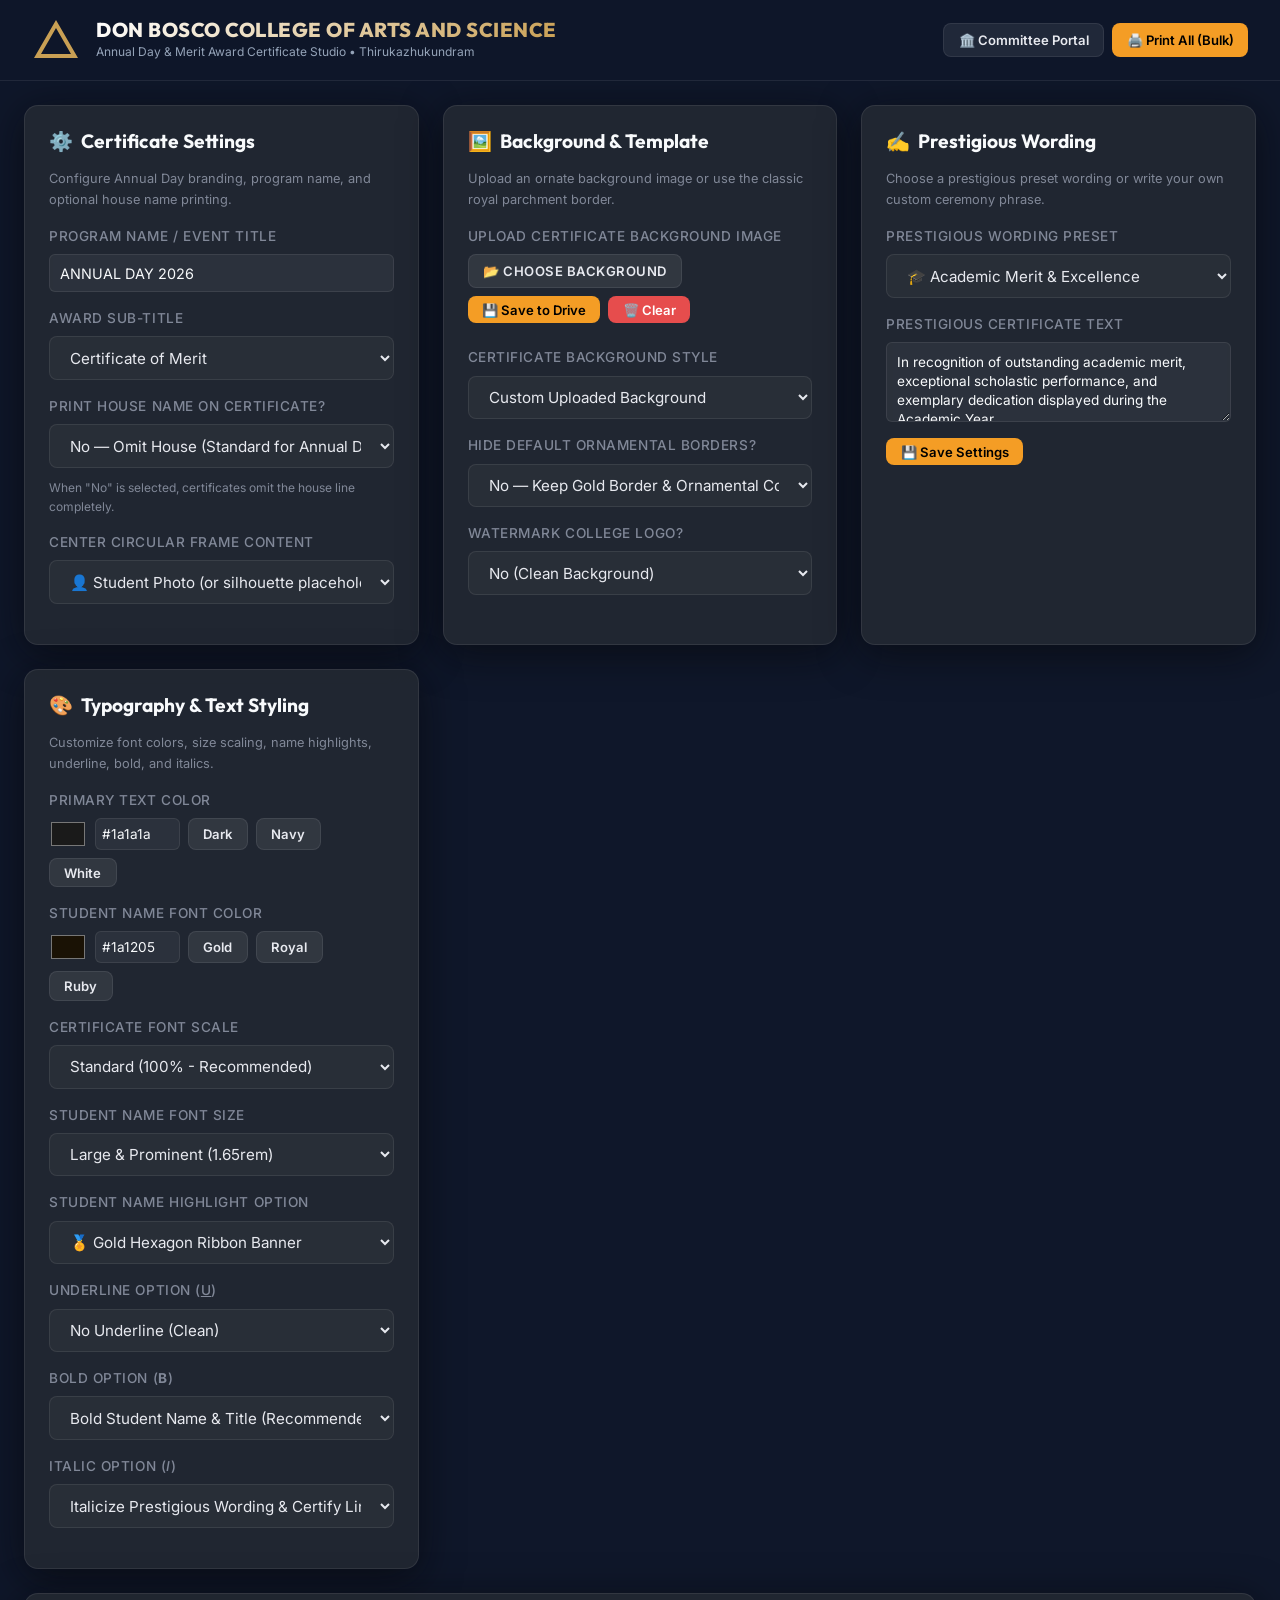
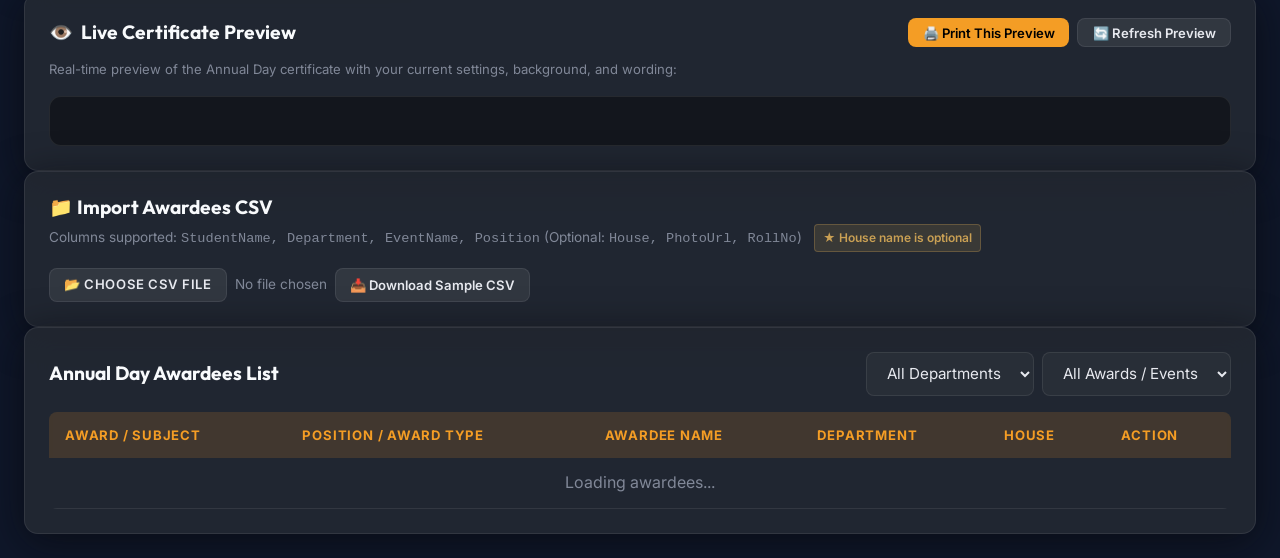
==== annual_day_certificates.html @ 1d794042 "Enhance typography and styling options for certificates Added typography and text styling options fo" ====
<!DOCTYPE html>
<html lang="en">
<head>
  <meta charset="UTF-8">
  <meta name="viewport" content="width=device-width, initial-scale=1.0">
  <title>Annual Day Certificate Studio | Don Bosco College</title>
  
  <!-- Fonts -->
  <link rel="preconnect" href="https://fonts.googleapis.com">
  <link rel="preconnect" href="https://fonts.gstatic.com" crossorigin>
  <link href="https://fonts.googleapis.com/css2?family=Cinzel:wght@600;700;800;900&family=Great+Vibes&family=Inter:wght@300;400;500;600;700;800&family=Playfair+Display:ital,wght@0,600;0,700;0,800;1,600&display=swap" rel="stylesheet">
  
  <!-- Main Styles -->
  <link rel="stylesheet" href="styles.css">
  
  <style>
    body {
      background: #0f172a;
      color: #f8fafc;
      font-family: 'Inter', sans-serif;
      margin: 0;
      padding: 0;
      min-height: 100vh;
    }
    .app-header {
      background: rgba(15, 23, 42, 0.95);
      border-bottom: 1px solid var(--glass-border);
      padding: 1rem 2rem;
      display: flex;
      justify-content: space-between;
      align-items: center;
      position: sticky;
      top: 0;
      z-index: 100;
      backdrop-filter: blur(10px);
    }
    .app-brand {
      display: flex;
      align-items: center;
      gap: 1rem;
    }
    .app-brand img {
      height: 48px;
      object-fit: contain;
    }
    .app-title h1 {
      font-size: 1.25rem;
      font-weight: 800;
      letter-spacing: 0.5px;
      margin: 0;
      background: linear-gradient(135deg, #fff 0%, #c9a054 100%);
      -webkit-background-clip: text;
      -webkit-text-fill-color: transparent;
    }
    .app-title p {
      margin: 0;
      font-size: 0.75rem;
      color: #94a3b8;
    }
    .container {
      max-width: 1280px;
      margin: 0 auto;
      padding: 1.5rem;
    }
    .toolbar-grid {
      display: grid;
      grid-template-columns: repeat(auto-fit, minmax(320px, 1fr));
      gap: 1.5rem;
      margin-bottom: 1.5rem;
    }
    .btn-group {
      display: flex;
      gap: 0.5rem;
      flex-wrap: wrap;
    }
    .badge-soft {
      display: inline-block;
      padding: 0.2rem 0.5rem;
      border-radius: 4px;
      font-size: 0.75rem;
      font-weight: 600;
      background: rgba(201, 160, 84, 0.15);
      color: #c9a054;
      border: 1px solid rgba(201, 160, 84, 0.3);
    }
    @media print {
      .no-print, .app-header {
        display: none !important;
      }
    }
  </style>
</head>
<body>

  <!-- Top App Header -->
  <header class="app-header no-print">
    <div class="app-brand">
      <img id="header-logo" src="icon.svg" alt="College Logo" onerror="this.src='data:image/svg+xml,%3Csvg xmlns=\'http://www.w3.org/2000/svg\' viewBox=\'0 0 24 24\' fill=\'%23c9a054\'%3E%3Cpath d=\'M12 2L1 21h22L12 2zm0 4l7.5 13h-15L12 6z\'/%3E%3C/svg%3E'">
      <div class="app-title">
        <h1 id="header-college-title">DON BOSCO COLLEGE OF ARTS AND SCIENCE</h1>
        <p>Annual Day &amp; Merit Award Certificate Studio &bull; Thirukazhukundram</p>
      </div>
    </div>
    <div class="btn-group">
      <a href="committee.html" class="btn btn-secondary btn-sm">🏛️ Committee Portal</a>
      <button class="btn btn-primary btn-sm" onclick="printAllAnnualCertificates()">🖨️ Print All (Bulk)</button>
    </div>
  </header>

  <div class="container no-print">
    <!-- Toolbar Cards -->
    <div class="toolbar-grid">
      <!-- Card 1: Certificate Layout & House Options -->
      <div class="card">
        <h3 class="mb-2" style="display:flex;align-items:center;gap:0.5rem;">
          <span>⚙️</span> Certificate Settings
        </h3>
        <p class="text-muted mb-2" style="font-size:0.8rem">
          Configure Annual Day branding, program name, and optional house name printing.
        </p>

        <div class="form-group">
          <label>Program Name / Event Title</label>
          <input type="text" id="annual-cert-program-name" value="ANNUAL DAY 2026" style="width:100%; padding:0.6rem; border-radius:6px; background:rgba(255,255,255,0.05); border:1px solid var(--glass-border); color:inherit; font-size:0.9rem;" oninput="refreshAnnualCertPreview()">
        </div>

        <div class="form-group">
          <label>Award Sub-Title</label>
          <select id="annual-cert-award-title" onchange="refreshAnnualCertPreview()">
            <option value="Certificate of Merit">Certificate of Merit</option>
            <option value="Certificate of Academic Excellence">Certificate of Academic Excellence</option>
            <option value="Certificate of Appreciation">Certificate of Appreciation</option>
            <option value="Certificate of Achievement">Certificate of Achievement</option>
            <option value="Special Endowment Award">Special Endowment Award</option>
          </select>
        </div>

        <div class="form-group">
          <label>Print House Name on Certificate?</label>
          <select id="annual-cert-print-house" onchange="refreshAnnualCertPreview()">
            <option value="No">No — Omit House (Standard for Annual Day)</option>
            <option value="Yes">Yes — Include House Name</option>
          </select>
          <small class="text-muted" style="display:block;margin-top:0.2rem;font-size:0.75rem;">
            When "No" is selected, certificates omit the house line completely.
          </small>
        </div>

        <div class="form-group">
          <label>Center Circular Frame Content</label>
          <select id="annual-cert-center-display" onchange="refreshAnnualCertPreview()">
            <option value="photo">👤 Student Photo (or silhouette placeholder)</option>
            <option value="crest">🏅 Golden Annual Day Medallion / Crest</option>
            <option value="logo">🏠 House Logo / Dynamic Shield</option>
            <option value="none">🚫 Clean (No Center Frame)</option>
          </select>
        </div>
      </div>

      <!-- Card 2: Custom Background & Frame Options -->
      <div class="card">
        <h3 class="mb-2" style="display:flex;align-items:center;gap:0.5rem;">
          <span>🖼️</span> Background &amp; Template
        </h3>
        <p class="text-muted mb-2" style="font-size:0.8rem">
          Upload an ornate background image or use the classic royal parchment border.
        </p>

        <div class="form-group">
          <label>Upload Certificate Background Image</label>
          <div class="btn-group mb-1">
            <input type="file" id="annual-cert-bg-file" accept="image/*" style="display:none" onchange="handleAnnualBgSelect(this)">
            <label for="annual-cert-bg-file" class="btn btn-secondary btn-sm" style="margin:0;cursor:pointer;">📂 Choose Background</label>
            <button type="button" class="btn btn-primary btn-sm" id="btn-upload-annual-bg" onclick="uploadAnnualBgToDrive()">💾 Save to Drive</button>
            <button type="button" class="btn btn-danger btn-sm" onclick="removeAnnualBg()">🗑️ Clear</button>
          </div>
          <div id="annual-bg-preview-container" style="display:none;margin-top:0.5rem;">
            <div style="font-size:0.75rem;color:#aaa;margin-bottom:0.2rem;">Loaded Background Preview:</div>
            <img id="annual-bg-preview-img" src="" alt="Background Preview" style="height:70px;border-radius:6px;border:1px solid var(--glass-border);object-fit:contain;background:#fff;padding:2px;">
          </div>
        </div>

        <div class="form-group">
          <label>Certificate Background Style</label>
          <select id="annual-cert-bg-style" onchange="refreshAnnualCertPreview()">
            <option value="custom">Custom Uploaded Background</option>
            <option value="default">Classic Gold Parchment Frame (Default)</option>
          </select>
        </div>

        <div class="form-group">
          <label>Hide Default Ornamental Borders?</label>
          <select id="annual-cert-hide-borders" onchange="refreshAnnualCertPreview()">
            <option value="No">No — Keep Gold Border &amp; Ornamental Corners</option>
            <option value="Yes">Yes — Hide Default Borders (for full template images)</option>
          </select>
        </div>

        <div class="form-group">
          <label>Watermark College Logo?</label>
          <select id="annual-cert-watermark" onchange="refreshAnnualCertPreview()">
            <option value="No">No (Clean Background)</option>
            <option value="Yes">Yes (Subtle College Logo Watermark)</option>
          </select>
        </div>
      </div>

      <!-- Card 3: Prestigious Wording & Presets -->
      <div class="card">
        <h3 class="mb-2" style="display:flex;align-items:center;gap:0.5rem;">
          <span>✍️</span> Prestigious Wording
        </h3>
        <p class="text-muted mb-2" style="font-size:0.8rem">
          Choose a prestigious preset wording or write your own custom ceremony phrase.
        </p>

        <div class="form-group">
          <label>Prestigious Wording Preset</label>
          <select id="annual-wording-preset" onchange="applyAnnualWordingPreset(this.value)">
            <option value="academic">🎓 Academic Merit &amp; Excellence</option>
            <option value="leadership">🌟 Leadership &amp; Student of the Year</option>
            <option value="cultural">🎨 Cultural &amp; Co-Curricular Talent</option>
            <option value="sports">🏃 Sports &amp; Games Achievement</option>
            <option value="custom">✍️ Custom Annual Day Wording</option>
          </select>
        </div>

        <div class="form-group">
          <label>Prestigious Certificate Text</label>
          <textarea id="annual-cert-prestigious-wording" rows="3" style="width:100%;padding:0.6rem;border-radius:6px;background:rgba(255,255,255,0.05);border:1px solid var(--glass-border);color:inherit;font-size:0.85rem;resize:vertical;line-height:1.4;" oninput="refreshAnnualCertPreview()">In recognition of outstanding academic merit, exceptional scholastic performance, and exemplary dedication displayed during the Academic Year.</textarea>
        </div>

        <div class="btn-group justify-end mt-2">
          <button class="btn btn-primary btn-sm" id="btn-save-annual-cert-settings" onclick="saveAnnualDaySettings()">💾 Save Settings</button>
        </div>
      </div>

      <!-- Card 4: Typography, Colors & Text Styling -->
      <div class="card">
        <h3 class="mb-2" style="display:flex;align-items:center;gap:0.5rem;">
          <span>🎨</span> Typography &amp; Text Styling
        </h3>
        <p class="text-muted mb-2" style="font-size:0.8rem">
          Customize font colors, size scaling, name highlights, underline, bold, and italics.
        </p>

        <div class="form-group">
          <label>Primary Text Color</label>
          <div class="btn-group align-items-center">
            <input type="color" id="annual-cert-text-color" value="#1a1a1a" style="width:38px; height:32px; padding:0; border:none; border-radius:6px; cursor:pointer; background:none;" oninput="syncColorHex('annual-cert-text-color', this.value); refreshAnnualCertPreview()">
            <input type="text" id="annual-cert-text-color-hex" value="#1a1a1a" style="width:85px; padding:0.35rem; border-radius:6px; background:rgba(255,255,255,0.05); border:1px solid var(--glass-border); color:inherit; font-size:0.85rem;" oninput="syncColorPicker('annual-cert-text-color', this.value); refreshAnnualCertPreview()">
            <button type="button" class="btn btn-secondary btn-sm" onclick="setPresetColor('annual-cert-text-color', '#1a1a1a')">Dark</button>
            <button type="button" class="btn btn-secondary btn-sm" onclick="setPresetColor('annual-cert-text-color', '#0f2b5c')">Navy</button>
            <button type="button" class="btn btn-secondary btn-sm" onclick="setPresetColor('annual-cert-text-color', '#ffffff')">White</button>
          </div>
        </div>

        <div class="form-group">
          <label>Student Name Font Color</label>
          <div class="btn-group align-items-center">
            <input type="color" id="annual-cert-name-color" value="#1a1205" style="width:38px; height:32px; padding:0; border:none; border-radius:6px; cursor:pointer; background:none;" oninput="syncColorHex('annual-cert-name-color', this.value); refreshAnnualCertPreview()">
            <input type="text" id="annual-cert-name-color-hex" value="#1a1205" style="width:85px; padding:0.35rem; border-radius:6px; background:rgba(255,255,255,0.05); border:1px solid var(--glass-border); color:inherit; font-size:0.85rem;" oninput="syncColorPicker('annual-cert-name-color', this.value); refreshAnnualCertPreview()">
            <button type="button" class="btn btn-secondary btn-sm" onclick="setPresetColor('annual-cert-name-color', '#8c6b2d')">Gold</button>
            <button type="button" class="btn btn-secondary btn-sm" onclick="setPresetColor('annual-cert-name-color', '#1e3a8a')">Royal</button>
            <button type="button" class="btn btn-secondary btn-sm" onclick="setPresetColor('annual-cert-name-color', '#b91c1c')">Ruby</button>
          </div>
        </div>

        <div class="form-group">
          <label>Certificate Font Scale</label>
          <select id="annual-cert-font-scale" onchange="refreshAnnualCertPreview()">
            <option value="normal">Standard (100% - Recommended)</option>
            <option value="compact">Compact (90% - Longer Ceremony Text)</option>
            <option value="large">Large (110% - High Readability)</option>
            <option value="xlarge">Extra Large (120% - Grand Presentation)</option>
          </select>
        </div>

        <div class="form-group">
          <label>Student Name Font Size</label>
          <select id="annual-cert-name-size" onchange="refreshAnnualCertPreview()">
            <option value="large" selected>Large &amp; Prominent (1.65rem)</option>
            <option value="xlarge">Majestic &amp; Grand (2.05rem)</option>
            <option value="normal">Standard (1.35rem)</option>
            <option value="compact">Compact (1.15rem)</option>
          </select>
        </div>

        <div class="form-group">
          <label>Student Name Highlight Option</label>
          <select id="annual-cert-highlight" onchange="refreshAnnualCertPreview()">
            <option value="hexagon">🏅 Gold Hexagon Ribbon Banner</option>
            <option value="box">📦 Soft Golden Accent Badge / Box</option>
            <option value="ribbon">🎗️ Gradient Flourish Ribbon</option>
            <option value="double-line">✨ Double Gold Line Flourish</option>
            <option value="glow">🌟 Glowing Gold Ambient Aura</option>
            <option value="clean">🚫 Clean Text (No Background Box)</option>
          </select>
        </div>

        <div class="form-group">
          <label>Underline Option (<u>U</u>)</label>
          <select id="annual-cert-underline" onchange="refreshAnnualCertPreview()">
            <option value="none">No Underline (Clean)</option>
            <option value="name">Underline Student Name</option>
            <option value="title">Underline Event / Program Title</option>
            <option value="both">Underline Both Student Name &amp; Title</option>
          </select>
        </div>

        <div class="form-group">
          <label>Bold Option (<b>B</b>)</label>
          <select id="annual-cert-bold" onchange="refreshAnnualCertPreview()">
            <option value="name_title">Bold Student Name &amp; Title (Recommended)</option>
            <option value="all">Bold Entire Certificate Content</option>
            <option value="normal">Standard Regular Weight</option>
          </select>
        </div>

        <div class="form-group">
          <label>Italic Option (<i>I</i>)</label>
          <select id="annual-cert-italic" onchange="refreshAnnualCertPreview()">
            <option value="wording">Italicize Prestigious Wording &amp; Certify Line</option>
            <option value="all">Italicize Body Text &amp; Achievement</option>
            <option value="none">Straight Non-Italic Roman Text</option>
          </select>
        </div>
      </div>
    </div>

    <!-- Live Certificate Preview Card -->
    <div class="card mb-3">
      <div style="display:flex;justify-content:space-between;align-items:center;flex-wrap:wrap;gap:0.5rem;margin-bottom:0.75rem;">
        <h3 style="margin:0;display:flex;align-items:center;gap:0.5rem;">
          <span>👁️</span> Live Certificate Preview
        </h3>
        <div class="btn-group">
          <button class="btn btn-primary btn-sm" onclick="printSampleAnnualCert()">🖨️ Print This Preview</button>
          <button class="btn btn-secondary btn-sm" onclick="updateAnnualLivePreview()">🔄 Refresh Preview</button>
        </div>
      </div>
      <p class="text-muted mb-2" style="font-size:0.82rem;">
        Real-time preview of the Annual Day certificate with your current settings, background, and wording:
      </p>
      <div id="annual-live-preview-box" style="display:flex;justify-content:center;padding:1.5rem 0.5rem;background:rgba(0,0,0,0.4);border-radius:12px;border:1px solid var(--glass-border);overflow-x:auto;">
        <div id="annual-live-preview-content" style="width:100%;max-width:620px;"></div>
      </div>
    </div>

    <!-- Awardees CSV Uploader Card -->
    <div class="card mb-3">
      <div style="display:flex;justify-content:space-between;align-items:center;flex-wrap:wrap;gap:1rem;">
        <div>
          <h3 style="margin:0 0 0.3rem 0;">📁 Import Awardees CSV</h3>
          <p class="text-muted" style="margin:0;font-size:0.85rem;">
            Columns supported: <code>StudentName, Department, EventName, Position</code> (Optional: <code>House, PhotoUrl, RollNo</code>)
            <span class="badge-soft" style="margin-left:8px;">★ House name is optional</span>
          </p>
        </div>
        <div class="btn-group">
          <input type="file" id="annual-cert-csv-file" accept=".csv" style="display:none" onchange="handleAnnualCertCSVSelect(this)">
          <label for="annual-cert-csv-file" class="btn btn-secondary btn-sm" style="margin:0;cursor:pointer;">📂 Choose CSV File</label>
          <span id="annual-cert-csv-status" class="text-muted" style="font-size:0.85rem;align-self:center;">No file chosen</span>
          <button class="btn btn-primary btn-sm hidden" id="annual-cert-csv-load-btn" onclick="loadAnnualCertCSV()">Load CSV Awardees</button>
          <button class="btn btn-secondary btn-sm" onclick="downloadSampleAnnualCSV()">📥 Download Sample CSV</button>
        </div>
      </div>
    </div>

    <!-- Awardees List Table Card -->
    <div class="card mb-4">
      <div style="display:flex;justify-content:space-between;align-items:center;margin-bottom:1rem;flex-wrap:wrap;gap:1rem;">
        <h3 style="margin:0;">Annual Day Awardees List <span id="annual-cert-list-mode-badge" class="badge badge-gold hidden" style="vertical-align:middle;">CSV Mode</span></h3>
        <div class="btn-group">
          <select id="annual-cert-filter-dept" onchange="filterAnnualCertificates()"><option value="">All Departments</option></select>
          <select id="annual-cert-filter-award" onchange="filterAnnualCertificates()"><option value="">All Awards / Events</option></select>
          <button id="annual-cert-reset-btn" class="btn btn-secondary btn-sm hidden" onclick="resetAnnualCertListSource()">Reset List</button>
        </div>
      </div>
      <div class="table-wrap" style="max-height:320px;overflow-y:auto">
        <table>
          <thead>
            <tr>
              <th>Award / Subject</th>
              <th>Position / Award Type</th>
              <th>Awardee Name</th>
              <th>Department</th>
              <th>House</th>
              <th>Action</th>
            </tr>
          </thead>
          <tbody id="annual-cert-list-body">
            <tr><td colspan="6" class="text-muted text-center">Loading awardees...</td></tr>
          </tbody>
        </table>
      </div>
    </div>
  </div>

  <!-- Annual Day Certificate Print Area -->
  <div id="annual-cert-print-area" class="cert-preview-container"></div>

  <div id="toast-container" class="toast-container"></div>

  <script src="api.js"></script>
  <script>
    let annualResultsData = [];
    let _localAnnualBgDataUrl = '';
    let _settings = null;
    let housesData = [];
    let studentsData = [];

    function toast(msg, type='info') {
      const c = document.getElementById('toast-container');
      if (!c) return;
      const t = document.createElement('div');
      t.className = `toast toast-${type}`;
      t.textContent = msg;
      c.appendChild(t);
      setTimeout(() => { t.style.opacity = '0'; setTimeout(() => t.remove(), 300); }, 3000);
    }

    function isHouseMatch(h1, h2) {
      return String(h1 || '').trim().toLowerCase() === String(h2 || '').trim().toLowerCase();
    }

    async function getSettings() {
      if (_settings) return _settings;
      try {
        _settings = await apiGet('getSettings');
      } catch(e) {
        _settings = {};
      }
      return _settings;
    }

    (async function init() {
      try {
        const [hss, stds, s] = await Promise.all([
          apiGet('getHouses').catch(() => []),
          apiGet('getStudents').catch(() => []),
          getSettings()
        ]);
        housesData = hss;
        studentsData = stds;
        
        if (s.CollegeName) {
          document.getElementById('header-college-title').textContent = s.CollegeName;
        }
        if (s.LogoUrl) {
          document.getElementById('header-logo').src = getGoogleDriveThumbUrl(s.LogoUrl);
        }

        // Load Settings
        if (s.AnnualDayTitle) document.getElementById('annual-cert-program-name').value = s.AnnualDayTitle;
        if (s.AnnualDayAwardTitle) document.getElementById('annual-cert-award-title').value = s.AnnualDayAwardTitle;
        if (s.AnnualDayPrintHouse) document.getElementById('annual-cert-print-house').value = s.AnnualDayPrintHouse;
        if (s.AnnualDayBgStyle) document.getElementById('annual-cert-bg-style').value = s.AnnualDayBgStyle;
        if (s.AnnualDayHideBorders) document.getElementById('annual-cert-hide-borders').value = s.AnnualDayHideBorders;
        if (s.AnnualDayCenterDisplay) document.getElementById('annual-cert-center-display').value = s.AnnualDayCenterDisplay;
        if (s.AnnualDayWatermark) document.getElementById('annual-cert-watermark').value = s.AnnualDayWatermark;
        if (s.AnnualDayPrestigiousWording) document.getElementById('annual-cert-prestigious-wording').value = s.AnnualDayPrestigiousWording;

        if (s.AnnualDayBgUrl) {
          _localAnnualBgDataUrl = s.AnnualDayBgUrl;
          const bgPreview = document.getElementById('annual-bg-preview-img');
          const bgCont = document.getElementById('annual-bg-preview-container');
          if (bgPreview && bgCont) {
            bgPreview.src = getGoogleDriveThumbUrl(s.AnnualDayBgUrl);
            bgCont.style.display = 'block';
          }
        }

        // Load Typography & Text Styling Settings
        if (s.AnnualDayTextColor) {
          document.getElementById('annual-cert-text-color').value = s.AnnualDayTextColor;
          const hex = document.getElementById('annual-cert-text-color-hex');
          if (hex) hex.value = s.AnnualDayTextColor;
        }
        if (s.AnnualDayNameColor) {
          document.getElementById('annual-cert-name-color').value = s.AnnualDayNameColor;
          const hex = document.getElementById('annual-cert-name-color-hex');
          if (hex) hex.value = s.AnnualDayNameColor;
        }
        if (s.AnnualDayFontScale) document.getElementById('annual-cert-font-scale').value = s.AnnualDayFontScale;
        if (s.AnnualDayNameSize) document.getElementById('annual-cert-name-size').value = s.AnnualDayNameSize;
        if (s.AnnualDayHighlight) document.getElementById('annual-cert-highlight').value = s.AnnualDayHighlight;
        if (s.AnnualDayUnderline) document.getElementById('annual-cert-underline').value = s.AnnualDayUnderline;
        if (s.AnnualDayBold) document.getElementById('annual-cert-bold').value = s.AnnualDayBold;
        if (s.AnnualDayItalic) document.getElementById('annual-cert-italic').value = s.AnnualDayItalic;
      } catch(err) {
        console.warn('Backend not linked yet, running in standalone mode:', err);
      }

      initAnnualAwardees();
      populateAnnualSelects();
      filterAnnualCertificates();
      await updateAnnualLivePreview();
    })();

    function initAnnualAwardees() {
      if (annualResultsData && annualResultsData.length > 0) return;
      const sampleAwards = [
        'Academic Proficiency Award (1st Rank)',
        'Best Outgoing Student of the Year',
        'Centum in Mathematics & Computing',
        'Merit in Communication & Oratory',
        'Excellence in Cultural Arts',
        'Special Endowment Award for Leadership',
        'Academic Excellence (2nd Rank)',
        'Distinction in Science & Research'
      ];
      if (studentsData && studentsData.length > 0) {
        annualResultsData = studentsData.slice(0, 10).map((std, idx) => ({
          EventName: sampleAwards[idx % sampleAwards.length],
          Position: idx === 0 ? 'First Rank' : (idx === 1 ? 'Winner' : (idx % 2 === 0 ? 'Excellence' : 'Merit Award')),
          StudentName: std.Name,
          Department: std.Department || std.Dept || 'Arts & Science',
          House: std.House || '',
          PhotoUrl: std.PhotoUrl || ''
        }));
      } else {
        annualResultsData = [
          { EventName: 'Academic Proficiency Award', Position: 'First Rank', StudentName: 'Alex Pandian', Department: 'Computer Science', House: 'Nexus', PhotoUrl: '' },
          { EventName: 'Best Outgoing Student', Position: 'Winner', StudentName: 'Priya Dharshini', Department: 'Commerce', House: 'Novas', PhotoUrl: '' },
          { EventName: 'Centum in Advanced Calculus', Position: 'Special Merit', StudentName: 'Kavitha S', Department: 'Mathematics', House: '', PhotoUrl: '' },
          { EventName: 'Oratorical Gold Medal', Position: '1st Place', StudentName: 'Rahul Kumar', Department: 'English Literature', House: 'Dynamos', PhotoUrl: '' },
          { EventName: 'Scientific Innovation Merit', Position: 'Excellence', StudentName: 'Sneha M', Department: 'Physics', House: '', PhotoUrl: '' }
        ];
      }
    }

    function populateAnnualSelects() {
      const deptSelect = document.getElementById('annual-cert-filter-dept');
      const awardSelect = document.getElementById('annual-cert-filter-award');
      if (!deptSelect || !awardSelect) return;
      
      const depts = [...new Set(annualResultsData.map(r => r.Department).filter(Boolean))].sort();
      deptSelect.innerHTML = '<option value="">All Departments</option>' + depts.map(d => `<option value="${d}">${d}</option>`).join('');
      
      const awards = [...new Set(annualResultsData.map(r => r.EventName).filter(Boolean))].sort();
      awardSelect.innerHTML = '<option value="">All Awards / Events</option>' + awards.map(a => `<option value="${a}">${a}</option>`).join('');
    }

    function filterAnnualCertificates() {
      const dept = (document.getElementById('annual-cert-filter-dept')?.value || '').toLowerCase();
      const award = (document.getElementById('annual-cert-filter-award')?.value || '').toLowerCase();
      
      let list = annualResultsData;
      if (dept) list = list.filter(r => (r.Department || '').toLowerCase() === dept);
      if (award) list = list.filter(r => (r.EventName || '').toLowerCase() === award);
      
      renderAnnualCertificatesList(list);
    }

    function renderAnnualCertificatesList(list) {
      const body = document.getElementById('annual-cert-list-body');
      if (!body) return;
      if (!list || !list.length) {
        body.innerHTML = '<tr><td colspan="6" class="text-muted text-center">No awardees match the current filters</td></tr>';
        return;
      }
      body.innerHTML = list.map((r, i) => {
        const winJson = JSON.stringify(r).replace(/"/g, '&quot;');
        return `<tr>
          <td>${r.EventName}</td>
          <td><span class="badge badge-gold">${r.Position}</span></td>
          <td><strong>${r.StudentName}</strong></td>
          <td>${r.Department || '-'}</td>
          <td>${r.House ? `<span class="badge" style="background:rgba(201,160,84,0.15);color:#c9a054">${r.House}</span>` : '<span class="text-muted">-</span>'}</td>
          <td>
            <button class="btn btn-secondary btn-sm" onclick="printSingleAnnualCertificate(${winJson})">🖨️ Print</button>
          </td>
        </tr>`;
      }).join('');
    }

    let annualCsvFile = null;
    function handleAnnualCertCSVSelect(input) {
      if (input.files && input.files[0]) {
        annualCsvFile = input.files[0];
        document.getElementById('annual-cert-csv-status').textContent = annualCsvFile.name;
        document.getElementById('annual-cert-csv-load-btn').classList.remove('hidden');
      }
    }

    async function loadAnnualCertCSV() {
      if (!annualCsvFile) { toast('Please choose a CSV file first', 'error'); return; }
      try {
        toast('Parsing Annual Day CSV file…', 'info');
        const text = await annualCsvFile.text();
        const parsed = parseCSV(text);
        if (!parsed || !parsed.length) throw new Error('CSV is empty or invalid format');

        const mapped = parsed.map(r => {
          const getValue = (keys) => {
            for (const k of keys) {
              const matchKey = Object.keys(r).find(x => x.toLowerCase() === k.toLowerCase());
              if (matchKey && r[matchKey] !== undefined) return String(r[matchKey]).trim();
            }
            return '';
          };

          const studentName = getValue(['StudentName', 'Student Name', 'Winner', 'Name', 'Student', 'Candidate', 'Awardee']);
          const eventName = getValue(['EventName', 'Event Name', 'Award', 'Event', 'Subject', 'Category', 'Prize', 'Title']);
          const position = getValue(['Position', 'Rank', 'Place', 'AwardType']) || 'Merit Award';
          const dept = getValue(['Department', 'Dept', 'Branch', 'Class']);
          const house = getValue(['House', 'HouseName', 'House Name', 'Team']);
          const photoUrl = getValue(['PhotoUrl', 'Photo', 'Photo Url', 'Image']);

          if (!studentName || !eventName) {
            throw new Error('CSV must contain columns for StudentName and EventName / Award Name');
          }

          return {
            StudentName: studentName,
            EventName: eventName,
            Position: position,
            Department: dept,
            House: house,
            PhotoUrl: photoUrl
          };
        });

        annualResultsData = mapped;
        toast(`Successfully loaded ${annualResultsData.length} awardees from CSV!`, 'success');

        document.getElementById('annual-cert-list-mode-badge').classList.remove('hidden');
        document.getElementById('annual-cert-reset-btn').classList.remove('hidden');

        populateAnnualSelects();
        filterAnnualCertificates();
      } catch(e) {
        toast('Error loading CSV: ' + e.message, 'error');
      }
    }

    function downloadSampleAnnualCSV() {
      const csvContent = "StudentName,Department,EventName,Position,House,PhotoUrl\n" +
        "Alex Pandian,Computer Science,Academic Proficiency Award,1st Rank,Nexus,\n" +
        "Priya Dharshini,Commerce,Best Outgoing Student,Winner,Novas,\n" +
        "Kavitha S,Mathematics,Centum in Advanced Calculus,Special Merit,,\n" +
        "Rahul Kumar,English Literature,Oratorical Gold Medal,First Place,Dynamos,\n" +
        "Sneha M,Physics,Scientific Innovation Merit,Excellence Award,,";
      
      const blob = new Blob([csvContent], { type: 'text/csv;charset=utf-8;' });
      const url = URL.createObjectURL(blob);
      const a = document.createElement('a');
      a.href = url;
      a.download = "annual_day_sample_awardees.csv";
      document.body.appendChild(a);
      a.click();
      document.body.removeChild(a);
      URL.revokeObjectURL(url);
      toast('Sample CSV downloaded!', 'success');
    }

    function resetAnnualCertListSource() {
      annualResultsData = [];
      initAnnualAwardees();
      
      document.getElementById('annual-cert-list-mode-badge').classList.add('hidden');
      document.getElementById('annual-cert-reset-btn').classList.add('hidden');
      
      const fileInput = document.getElementById('annual-cert-csv-file');
      if (fileInput) fileInput.value = '';
      document.getElementById('annual-cert-csv-status').textContent = 'No file chosen';
      document.getElementById('annual-cert-csv-load-btn').classList.add('hidden');
      
      populateAnnualSelects();
      filterAnnualCertificates();
      toast('Reset to default awardees list.', 'info');
    }

    function handleAnnualBgSelect(input) {
      const file = input.files[0];
      if (!file) return;
      const reader = new FileReader();
      reader.onload = function(e) {
        _localAnnualBgDataUrl = e.target.result;
        const preview = document.getElementById('annual-bg-preview-img');
        const container = document.getElementById('annual-bg-preview-container');
        if (preview && container) {
          preview.src = _localAnnualBgDataUrl;
          container.style.display = 'block';
        }
        const bgStyleSelect = document.getElementById('annual-cert-bg-style');
        if (bgStyleSelect) bgStyleSelect.value = 'custom';
        toast('✅ Background image loaded! Ready for preview and printing.', 'success');
        updateAnnualLivePreview();
      };
      reader.readAsDataURL(file);
    }

    async function uploadAnnualBgToDrive() {
      const fileInput = document.getElementById('annual-cert-bg-file');
      const file = fileInput ? fileInput.files[0] : null;
      if (!file && !_localAnnualBgDataUrl) {
        toast('Please choose a background image file first.', 'error');
        return;
      }
      const btn = document.getElementById('btn-upload-annual-bg');
      if (btn) btn.disabled = true;
      try {
        toast('Uploading background image to Google Drive…', 'info');
        let b;
        if (file) {
          b = await fileToBase64(file);
        } else {
          const parts = _localAnnualBgDataUrl.split(',');
          const mime = parts[0].match(/:(.*?);/)[1];
          b = { base64: parts[1], mimeType: mime, filename: 'annual_cert_bg.png' };
        }
        const r = await apiUpload('uploadPhoto', { ...b, studentName: 'annual_bg', house: '', dept: '' });
        if (!r.url) throw new Error('No URL returned for background image');
        await apiPost('saveSetting', { Key: 'AnnualDayBgUrl', Value: r.url });
        _localAnnualBgDataUrl = r.url;
        _settings = null;
        
        const preview = document.getElementById('annual-bg-preview-img');
        const container = document.getElementById('annual-bg-preview-container');
        if (preview && container) {
          preview.src = getGoogleDriveThumbUrl(r.url, 600);
          container.style.display = 'block';
        }
        
        toast('✅ Background image saved to Drive and settings!', 'success');
        await updateAnnualLivePreview();
      } catch(err) {
        toast('Upload failed: ' + err.message, 'error');
      } finally {
        if (btn) btn.disabled = false;
      }
    }

    function removeAnnualBg() {
      _localAnnualBgDataUrl = '';
      const fileInput = document.getElementById('annual-cert-bg-file');
      if (fileInput) fileInput.value = '';
      const container = document.getElementById('annual-bg-preview-container');
      if (container) container.style.display = 'none';
      toast('Background image removed. Reverted to default gold parchment frame.', 'info');
      updateAnnualLivePreview();
    }

    function applyAnnualWordingPreset(val) {
      const ta = document.getElementById('annual-cert-prestigious-wording');
      if (!ta) return;
      if (val === 'academic') {
        ta.value = "In recognition of outstanding academic merit, exceptional scholastic performance, and exemplary dedication displayed during the Academic Year.";
      } else if (val === 'leadership') {
        ta.value = "In recognition of exceptional leadership qualities, integrity, and distinguished contribution towards the growth of the institution.";
      } else if (val === 'cultural') {
        ta.value = "In recognition of superior artistic talent, creative expression, and exemplary performance during the Annual Cultural Celebrations.";
      } else if (val === 'sports') {
        ta.value = "In recognition of outstanding athletic excellence, dedication, and commendable sportsmanship displayed during the college championships.";
      }
      updateAnnualLivePreview();
    }

    function syncColorHex(colorId, val) {
      const hex = document.getElementById(colorId + '-hex');
      if (hex) hex.value = val;
    }

    function syncColorPicker(colorId, val) {
      const picker = document.getElementById(colorId);
      if (picker && /^#[0-9A-Fa-f]{6}$/.test(val)) picker.value = val;
    }

    function setPresetColor(colorId, val) {
      const picker = document.getElementById(colorId);
      if (picker) picker.value = val;
      const hex = document.getElementById(colorId + '-hex');
      if (hex) hex.value = val;
      refreshAnnualCertPreview();
    }

    function refreshAnnualCertPreview() {
      updateAnnualLivePreview();
    }

    async function updateAnnualLivePreview() {
      const previewBox = document.getElementById('annual-live-preview-content');
      if (!previewBox) return;
      const s = await getSettings();
      const sampleStudent = (annualResultsData && annualResultsData.length > 0) ? annualResultsData[0] : {
        EventName: 'Academic Proficiency Award (1st Rank)',
        Position: 'First Rank',
        StudentName: 'Alex Pandian',
        Department: 'Computer Science',
        House: 'Nexus',
        PhotoUrl: ''
      };
      previewBox.innerHTML = await renderAnnualCertificateHTML(sampleStudent, s);
    }

    async function printSampleAnnualCert() {
      const sampleStudent = (annualResultsData && annualResultsData.length > 0) ? annualResultsData[0] : {
        EventName: 'Academic Proficiency Award (1st Rank)',
        Position: 'First Rank',
        StudentName: 'Alex Pandian',
        Department: 'Computer Science',
        House: 'Nexus',
        PhotoUrl: ''
      };
      await printSingleAnnualCertificate(sampleStudent);
    }

    async function saveAnnualDaySettings() {
      const progName = document.getElementById('annual-cert-program-name').value;
      const awardTitle = document.getElementById('annual-cert-award-title').value;
      const printHouse = document.getElementById('annual-cert-print-house').value;
      const bgStyle = document.getElementById('annual-cert-bg-style').value;
      const hideBorders = document.getElementById('annual-cert-hide-borders').value;
      const centerDisplay = document.getElementById('annual-cert-center-display').value;
      const watermark = document.getElementById('annual-cert-watermark').value;
      const wording = document.getElementById('annual-cert-prestigious-wording').value;

      const btn = document.getElementById('btn-save-annual-cert-settings');
      if (btn) btn.disabled = true;

      try {
        toast('Saving Annual Day settings…', 'info');
        await apiPost('saveSetting', { Key: 'AnnualDayTitle', Value: progName });
        await apiPost('saveSetting', { Key: 'AnnualDayAwardTitle', Value: awardTitle });
        await apiPost('saveSetting', { Key: 'AnnualDayPrintHouse', Value: printHouse });
        await apiPost('saveSetting', { Key: 'AnnualDayBgStyle', Value: bgStyle });
        await apiPost('saveSetting', { Key: 'AnnualDayHideBorders', Value: hideBorders });
        await apiPost('saveSetting', { Key: 'AnnualDayCenterDisplay', Value: centerDisplay });
        await apiPost('saveSetting', { Key: 'AnnualDayWatermark', Value: watermark });
        await apiPost('saveSetting', { Key: 'AnnualDayPrestigiousWording', Value: wording });

        const textColor = document.getElementById('annual-cert-text-color')?.value || '#1a1a1a';
        const nameColor = document.getElementById('annual-cert-name-color')?.value || '#1a1205';
        const fontScale = document.getElementById('annual-cert-font-scale')?.value || 'normal';
        const nameSize = document.getElementById('annual-cert-name-size')?.value || 'large';
        const highlight = document.getElementById('annual-cert-highlight')?.value || 'hexagon';
        const underline = document.getElementById('annual-cert-underline')?.value || 'none';
        const bold = document.getElementById('annual-cert-bold')?.value || 'name_title';
        const italic = document.getElementById('annual-cert-italic')?.value || 'wording';

        await apiPost('saveSetting', { Key: 'AnnualDayTextColor', Value: textColor });
        await apiPost('saveSetting', { Key: 'AnnualDayNameColor', Value: nameColor });
        await apiPost('saveSetting', { Key: 'AnnualDayFontScale', Value: fontScale });
        await apiPost('saveSetting', { Key: 'AnnualDayNameSize', Value: nameSize });
        await apiPost('saveSetting', { Key: 'AnnualDayHighlight', Value: highlight });
        await apiPost('saveSetting', { Key: 'AnnualDayUnderline', Value: underline });
        await apiPost('saveSetting', { Key: 'AnnualDayBold', Value: bold });
        await apiPost('saveSetting', { Key: 'AnnualDayItalic', Value: italic });

        if (_localAnnualBgDataUrl) {
          if (_localAnnualBgDataUrl.startsWith('data:image/')) {
            try {
              toast('Uploading background to Drive…', 'info');
              const parts = _localAnnualBgDataUrl.split(',');
              const mime = parts[0].match(/:(.*?);/)[1];
              const b = { base64: parts[1], mimeType: mime, filename: 'annual_cert_bg.png' };
              const r = await apiUpload('uploadPhoto', { ...b, studentName: 'annual_bg', house: '', dept: '' });
              if (r && r.url) {
                _localAnnualBgDataUrl = r.url;
                await apiPost('saveSetting', { Key: 'AnnualDayBgUrl', Value: r.url });
              }
            } catch(uploadErr) {
              console.warn('Could not auto-upload background to Drive:', uploadErr);
            }
          } else if (_localAnnualBgDataUrl.startsWith('https://')) {
            await apiPost('saveSetting', { Key: 'AnnualDayBgUrl', Value: _localAnnualBgDataUrl });
          }
        } else {
          await apiPost('saveSetting', { Key: 'AnnualDayBgUrl', Value: '' });
        }

        _settings = null;
        toast('✅ Annual Day certificate settings saved!', 'success');
        await updateAnnualLivePreview();
      } catch(err) {
        toast('Save failed: ' + err.message, 'error');
      } finally {
        if (btn) btn.disabled = false;
      }
    }

    async function renderAnnualCertificateHTML(r, s) {
      const studentPhotoThumb = r.PhotoUrl ? getGoogleDriveThumbUrl(r.PhotoUrl) : '';
      const houseKey = 'logo_' + String(r.House || '').trim().toUpperCase();
      const houseLogoUrl = s[houseKey] || '';
      const houseLogoThumb = houseLogoUrl ? getGoogleDriveThumbUrl(houseLogoUrl) : '';

      const [logoSrc, founderSrc, studentPhotoSrc, houseLogoSrc] = await Promise.all([
        imgToDataUrl(s.LogoUrl || ''),
        imgToDataUrl(s.FounderUrl || ''),
        studentPhotoThumb ? imgToDataUrl(studentPhotoThumb) : Promise.resolve(''),
        houseLogoThumb ? imgToDataUrl(houseLogoThumb) : Promise.resolve('')
      ]);

      const finalLogo = logoSrc || getGoogleDriveThumbUrl(s.LogoUrl || '');
      const finalFounder = founderSrc || getGoogleDriveThumbUrl(s.FounderUrl || '');
      const finalStudentPhoto = studentPhotoSrc || studentPhotoThumb;
      const finalHouseLogo = houseLogoSrc || houseLogoThumb;

      const progName = (document.getElementById('annual-cert-program-name')?.value || s.AnnualDayTitle || 'ANNUAL DAY 2026').trim();
      const awardTitle = (document.getElementById('annual-cert-award-title')?.value || s.AnnualDayAwardTitle || 'Certificate of Merit').trim();
      const printHouseSetting = document.getElementById('annual-cert-print-house')?.value || s.AnnualDayPrintHouse || 'No';
      const shouldPrintHouse = (printHouseSetting === 'Yes' && r.House && String(r.House).trim() !== '');

      const bgStyle = document.getElementById('annual-cert-bg-style')?.value || s.AnnualDayBgStyle || 'custom';
      const hideBorders = (document.getElementById('annual-cert-hide-borders')?.value || s.AnnualDayHideBorders || 'No') === 'Yes';
      const showWatermark = (document.getElementById('annual-cert-watermark')?.value || s.AnnualDayWatermark || 'No') === 'Yes';
      const centerDisplay = document.getElementById('annual-cert-center-display')?.value || s.AnnualDayCenterDisplay || 'photo';

      const prestigiousWording = document.getElementById('annual-cert-prestigious-wording')?.value || s.AnnualDayPrestigiousWording || "In recognition of outstanding academic merit, exceptional scholastic performance, and exemplary dedication displayed during the Academic Year.";

      // Custom Background
      const rawBg = (bgStyle === 'custom') ? (_localAnnualBgDataUrl || s.AnnualDayBgUrl || '') : '';
      const finalBgUrl = (rawBg && !rawBg.startsWith('data:')) ? getGoogleDriveThumbUrl(rawBg, 1600) : rawBg;
      const hasCustomBg = Boolean(finalBgUrl);

      // Typography & Styling options
      const textColor = document.getElementById('annual-cert-text-color')?.value || s.AnnualDayTextColor || '#1a1a1a';
      const nameColor = document.getElementById('annual-cert-name-color')?.value || s.AnnualDayNameColor || '#1a1205';
      const fontScale = document.getElementById('annual-cert-font-scale')?.value || s.AnnualDayFontScale || 'normal';
      const nameSize = document.getElementById('annual-cert-name-size')?.value || s.AnnualDayNameSize || 'large';
      const highlightStyle = document.getElementById('annual-cert-highlight')?.value || s.AnnualDayHighlight || 'hexagon';
      const underlineStyle = document.getElementById('annual-cert-underline')?.value || s.AnnualDayUnderline || 'none';
      const boldStyle = document.getElementById('annual-cert-bold')?.value || s.AnnualDayBold || 'name_title';
      const italicStyle = document.getElementById('annual-cert-italic')?.value || s.AnnualDayItalic || 'wording';

      let cardClasses = 'cert-card';
      if (fontScale === 'compact') cardClasses += ' scale-compact';
      else if (fontScale === 'large') cardClasses += ' scale-large';
      else if (fontScale === 'xlarge') cardClasses += ' scale-xlarge';

      let cardStyles = ` color: ${textColor} !important;`;
      if (hasCustomBg) {
        cardClasses += ' has-custom-bg';
        cardStyles += ' background-color: #ffffff !important; background-image: none !important;';
      }
      if (hideBorders) {
        cardClasses += ' custom-bg-no-border custom-bg-no-corners';
      }

      // Program & Award Title styles
      let eventTitleStyles = '';
      if (underlineStyle === 'title' || underlineStyle === 'both') {
        eventTitleStyles += ' text-decoration: underline; text-underline-offset: 4px;';
      }
      if (boldStyle === 'all' || boldStyle === 'name_title') {
        eventTitleStyles += ' font-weight: 800;';
      } else if (boldStyle === 'normal') {
        eventTitleStyles += ' font-weight: 600;';
      }

      // Student Name styles & classes
      let nameClasses = 'cert-name-banner';
      if (highlightStyle === 'box') nameClasses += ' highlight-box';
      else if (highlightStyle === 'ribbon') nameClasses += ' highlight-ribbon';
      else if (highlightStyle === 'double-line') nameClasses += ' highlight-double-line';
      else if (highlightStyle === 'glow') nameClasses += ' highlight-glow';
      else if (highlightStyle === 'clean') nameClasses += ' highlight-clean';

      let nameStyles = `color: ${nameColor} !important;`;
      if (nameSize === 'compact') nameStyles += ' font-size: 1.15rem !important;';
      else if (nameSize === 'normal') nameStyles += ' font-size: 1.35rem !important;';
      else if (nameSize === 'large') nameStyles += ' font-size: 1.65rem !important;';
      else if (nameSize === 'xlarge') nameStyles += ' font-size: 2.05rem !important;';

      if (boldStyle === 'normal') nameStyles += ' font-weight: 600 !important;';
      else nameStyles += ' font-weight: 900 !important;';

      if (underlineStyle === 'name' || underlineStyle === 'both') {
        nameStyles += ` text-decoration: underline !important; text-decoration-color: ${nameColor} !important; text-underline-offset: 6px !important;`;
      }
      if (highlightStyle === 'double-line') {
        nameStyles += ` border-top-color: ${nameColor} !important; border-bottom-color: ${nameColor} !important;`;
      }

      // Certification and Body Text styles
      let certifyStyles = '';
      let bodyStyles = '';
      if (italicStyle === 'all') {
        certifyStyles += ' font-style: italic !important;';
        bodyStyles += ' font-style: italic !important;';
      } else if (italicStyle === 'wording') {
        certifyStyles += ' font-style: italic !important;';
      } else if (italicStyle === 'none') {
        certifyStyles += ' font-style: normal !important;';
        bodyStyles += ' font-style: normal !important;';
      }
      if (boldStyle === 'all') {
        bodyStyles += ' font-weight: 700 !important;';
      }

      // Prestigious Wording styles
      let wordingStyles = `color: ${textColor} !important;`;
      if (italicStyle === 'wording' || italicStyle === 'all') {
        wordingStyles += ' font-style: italic !important;';
      } else if (italicStyle === 'none') {
        wordingStyles += ' font-style: normal !important;';
      }
      if (boldStyle === 'all') {
        wordingStyles += ' font-weight: 600 !important;';
      }

      const houseObj = housesData.find(h => isHouseMatch(h.HouseName, r.House));
      const houseColor = houseObj && houseObj.Color ? houseObj.Color : '#c9a054';

      let posText = r.Position;
      if (r.Position === '1st') posText = 'First Place';
      else if (r.Position === '2nd') posText = 'Second Place';
      else if (r.Position === '3rd') posText = 'Third Place';
      else if (r.Position === 'Winner') posText = 'Winner';
      else if (r.Position === 'RunnerUp') posText = 'Runner Up';

      let centerContent = '';
      if (centerDisplay === 'photo') {
        if (finalStudentPhoto) {
          centerContent = `<img src="${finalStudentPhoto}" alt="Student Photo" style="width: 100%; height: 100%; object-fit: cover;">`;
        } else {
          centerContent = `
            <div style="display: flex; flex-direction: column; align-items: center; justify-content: center; height: 100%; color: #aaa; font-weight: bold; text-transform: uppercase;">
              <span style="font-size: 2.5rem; margin-bottom: 0.2rem;">👤</span>
              <span style="font-size: 0.7rem; letter-spacing: 1px;">Photo</span>
            </div>
          `;
        }
      } else if (centerDisplay === 'crest') {
        centerContent = `
          <svg viewBox="0 0 100 100" style="width: 86%; height: 86%; margin: 7%; display: block;">
            <circle cx="50" cy="50" r="42" fill="#fffdf4" stroke="#c9a054" stroke-width="2.5"/>
            <circle cx="50" cy="50" r="38" fill="none" stroke="#c9a054" stroke-width="1" stroke-dasharray="2,2"/>
            <path d="M22,50 C22,35 34,22 50,22 C66,22 78,35 78,50 C78,65 66,78 50,78 C34,78 22,65 22,50" fill="none" stroke="#c9a054" stroke-width="1.8"/>
            <g fill="#c9a054">
              <polygon points="50,32 53,41 62,41 55,47 57,56 50,51 43,56 45,47 38,41 47,41"/>
              <text x="50" y="66" font-family="'Cinzel', serif" font-size="8.5" font-weight="bold" fill="#8c6b2d" text-anchor="middle" letter-spacing="1">MERIT</text>
            </g>
          </svg>
        `;
      } else if (centerDisplay === 'logo') {
        if (finalHouseLogo && shouldPrintHouse) {
          centerContent = `<img src="${finalHouseLogo}" alt="House Logo" style="object-fit: contain !important; width: 80%; height: 80%; margin: 10%; background: transparent !important;">`;
        } else if (finalLogo) {
          centerContent = `<img src="${finalLogo}" alt="College Crest" style="object-fit: contain !important; width: 80%; height: 80%; margin: 10%; background: transparent !important;">`;
        } else {
          centerContent = `<div style="font-size:2rem;color:#c9a054">🎓</div>`;
        }
      }

      const centerSectionHtml = (centerDisplay !== 'none') ? `
        <div class="cert-middle-section">
          <div class="cert-photo-frame" style="border-color: ${shouldPrintHouse ? houseColor : '#c9a054'} !important; display: flex; align-items: center; justify-content: center; background: #fff; overflow: hidden;">
            ${centerContent}
          </div>
        </div>
      ` : '<div style="margin-top:0.5rem"></div>';

      return `
        <div class="cert-page-break">
          <div class="${cardClasses}" style="${cardStyles}">
            ${hasCustomBg ? `<div class="cert-custom-bg-wrap"><img src="${finalBgUrl}" alt="Certificate Background"></div>` : ''}
            ${showWatermark && finalLogo ? `<div class="cert-watermark" style="background-image: url('${finalLogo}')"></div>` : ''}

            ${!hideBorders ? `
              <svg class="cert-corner top-left" viewBox="0 0 100 100" width="32" height="32"><path d="M 0 0 L 0 30 L 2 30 L 2 2 L 30 2 L 30 0 Z M 6 6 L 6 22 L 8 22 L 8 8 L 22 8 L 22 6 Z" fill="#c9a054"/></svg>
              <svg class="cert-corner top-right" viewBox="0 0 100 100" width="32" height="32" style="transform: scaleX(-1);"><path d="M 0 0 L 0 30 L 2 30 L 2 2 L 30 2 L 30 0 Z M 6 6 L 6 22 L 8 22 L 8 8 L 22 8 L 22 6 Z" fill="#c9a054"/></svg>
              <svg class="cert-corner bottom-left" viewBox="0 0 100 100" width="32" height="32" style="transform: scaleY(-1);"><path d="M 0 0 L 0 30 L 2 30 L 2 2 L 30 2 L 30 0 Z M 6 6 L 6 22 L 8 22 L 8 8 L 22 8 L 22 6 Z" fill="#c9a054"/></svg>
              <svg class="cert-corner bottom-right" viewBox="0 0 100 100" width="32" height="32" style="transform: scale(-1);"><path d="M 0 0 L 0 30 L 2 30 L 2 2 L 30 2 L 30 0 Z M 6 6 L 6 22 L 8 22 L 8 8 L 22 8 L 22 6 Z" fill="#c9a054"/></svg>
            ` : ''}

            <div class="cert-header">
              <div class="cert-header-side">
                ${finalLogo ? `<div class="cert-logo"><img src="${finalLogo}" alt="Logo"></div>` : '<div style="width:88px"></div>'}
              </div>
              <div class="cert-header-title">
                <h2>${s.CollegeName || 'DON BOSCO COLLEGE OF ARTS AND SCIENCE'}</h2>
                <div class="cert-college-place">THIRUKAZHUKUNDRAM</div>
              </div>
              <div class="cert-header-side">
                ${finalFounder ? `<div class="cert-founder-wrap"><img src="${finalFounder}" alt="Founder"></div>` : '<div style="width:88px"></div>'}
              </div>
            </div>

            <div class="cert-event-block">
              <div class="cert-event-title" style="${eventTitleStyles}">${progName}</div>
              <div class="cert-award-text">${awardTitle}</div>
            </div>
            
            ${centerSectionHtml}

            <div class="${nameClasses}" style="${nameStyles}">${r.StudentName}</div>

            <div class="cert-body" style="${bodyStyles}">
              <div class="cert-certify" style="${certifyStyles}">This is to certify that the above mentioned student of</div>
              ${r.Department ? `<div class="cert-dept-line" style="${bodyStyles}">${r.Department} Department</div>` : ''}
              ${shouldPrintHouse ? `<div class="cert-house-line" style="color: ${houseColor}; -webkit-print-color-adjust: exact; print-color-adjust: exact;">${r.House} House</div>` : ''}
              <div class="cert-achievement-line">has secured <strong>${posText}</strong> in <strong>"${r.EventName}"</strong></div>
            </div>

            <div class="cert-prestigious-wording" style="${wordingStyles}">
              ${prestigiousWording}
            </div>

            <div class="cert-footer">
              <div class="cert-sig-block">
                <div class="cert-sig-name-cursive">&nbsp;</div>
                <div class="cert-sig-line">Secretary</div>
                <div class="cert-sig-sub">${s.CollegeName || ''}</div>
              </div>
              <div class="cert-sig-block">
                <div class="cert-sig-name-cursive">&nbsp;</div>
                <div class="cert-sig-line">Principal</div>
                <div class="cert-sig-sub">${s.CollegeName || ''}</div>
              </div>
            </div>
          </div>
        </div>
      `;
    }

    function waitForImages(container) {
      const imgs = Array.from(container.getElementsByTagName('img'));
      const promises = imgs.map(img => {
        if (img.complete) return Promise.resolve();
        return new Promise(resolve => {
          img.addEventListener('load', resolve);
          img.addEventListener('error', resolve);
        });
      });
      return Promise.all(promises);
    }

    async function printSingleAnnualCertificate(winner) {
      const s = await getSettings();
      toast('Preparing Annual Day certificate...', 'info');
      document.body.classList.add('printing-certificates');
      const printArea = document.getElementById('annual-cert-print-area');
      printArea.innerHTML = await renderAnnualCertificateHTML(winner, s);
      
      await waitForImages(printArea);
      setTimeout(() => {
        window.print();
        document.body.classList.remove('printing-certificates');
        printArea.innerHTML = '';
      }, 150);
    }

    async function printAllAnnualCertificates() {
      const dept = (document.getElementById('annual-cert-filter-dept')?.value || '').toLowerCase();
      const award = (document.getElementById('annual-cert-filter-award')?.value || '').toLowerCase();
      let filtered = annualResultsData;
      if (dept) filtered = filtered.filter(r => (r.Department || '').toLowerCase() === dept);
      if (award) filtered = filtered.filter(r => (r.EventName || '').toLowerCase() === award);
      
      if (!filtered.length) {
        toast('No awardees found to print certificates.', 'error');
        return;
      }
      
      const s = await getSettings();
      toast(`Preparing ${filtered.length} Annual Day certificates...`, 'info');
      
      document.body.classList.add('printing-certificates');
      const printArea = document.getElementById('annual-cert-print-area');
      printArea.innerHTML = '';
      
      let html = '';
      for (const winner of filtered) {
        html += await renderAnnualCertificateHTML(winner, s);
      }
      printArea.innerHTML = html;
      
      await waitForImages(printArea);
      setTimeout(() => {
        window.print();
        document.body.classList.remove('printing-certificates');
        printArea.innerHTML = '';
      }, 250);
    }
  </script>
</body>
</html>
---- styles.css ----
/* ====================================================
   Sports Day Management  –  Global Styles
   ==================================================== */
@import url('https://fonts.googleapis.com/css2?family=Inter:wght@300;400;500;600;700;800&family=Outfit:wght@700;800;900&family=Cinzel:wght@600;700;800&family=Great+Vibes&family=Pinyon+Script&display=swap');

:root {
  --bg:          hsl(220, 15%, 8%);
  --bg2:         hsl(220, 14%, 13%);
  --glass:       hsla(220, 14%, 18%, 0.75);
  --glass-border:hsla(255, 100%, 100%, 0.08);
  --accent:      hsl(35, 90%, 55%);
  --accent2:     hsl(260, 80%, 65%);
  --accent3:     hsl(140, 60%, 45%);
  --danger:      hsl(0, 75%, 60%);
  --text:        hsl(220, 20%, 92%);
  --text-muted:  hsl(220, 10%, 55%);
  --radius:      14px;
  --radius-sm:   8px;
  --shadow:      0 8px 40px hsla(220,15%,3%,.6);
  --transition:  .25s cubic-bezier(.4,0,.2,1);
}

*, *::before, *::after { box-sizing: border-box; margin: 0; padding: 0; }

html { scroll-behavior: smooth; }

body {
  font-family: 'Inter', sans-serif;
  background: var(--bg);
  color: var(--text);
  min-height: 100vh;
  line-height: 1.6;
}

/* ── Scrollbar ────────────────────────────────────── */
::-webkit-scrollbar { width: 6px; height: 6px; }
::-webkit-scrollbar-track { background: var(--bg); }
::-webkit-scrollbar-thumb { background: var(--glass-border); border-radius: 3px; }

/* ── Typography ───────────────────────────────────── */
h1,h2,h3,h4 { font-family: 'Outfit', sans-serif; line-height: 1.2; }
h1 { font-size: clamp(1.8rem, 4vw, 2.8rem); }
h2 { font-size: clamp(1.3rem, 2.5vw, 1.8rem); }
h3 { font-size: 1.2rem; }

/* ── Glass Card ───────────────────────────────────── */
.card {
  background: var(--glass);
  border: 1px solid var(--glass-border);
  border-radius: var(--radius);
  backdrop-filter: blur(14px);
  -webkit-backdrop-filter: blur(14px);
  box-shadow: var(--shadow);
  padding: 1.5rem;
}
.card:hover { border-color: hsla(255,100%,100%,0.14); }

/* ── Buttons ──────────────────────────────────────── */
.btn {
  display: inline-flex; align-items: center; gap: 0.5rem;
  padding: 0.6rem 1.4rem;
  border: none; border-radius: var(--radius-sm);
  font-family: 'Inter', sans-serif; font-weight: 600; font-size: 0.9rem;
  cursor: pointer; transition: var(--transition);
  text-decoration: none;
}
.btn-primary  { background: var(--accent); color: #000; }
.btn-primary:hover  { background: hsl(35,90%,65%); transform: translateY(-2px); box-shadow: 0 6px 20px hsla(35,90%,55%,.35); }
.btn-secondary{ background: hsla(255,100%,100%,.08); color: var(--text); border: 1px solid var(--glass-border); }
.btn-secondary:hover{ background: hsla(255,100%,100%,.14); transform: translateY(-2px); }
.btn-danger   { background: var(--danger); color: #fff; }
.btn-danger:hover   { background: hsl(0,75%,70%); transform: translateY(-2px); }
.btn-success  { background: var(--accent3); color: #fff; }
.btn-success:hover  { background: hsl(140,60%,55%); transform: translateY(-2px); }
.btn-sm { padding: 0.35rem 0.9rem; font-size: 0.82rem; }

/* ── Form Controls ────────────────────────────────── */
.form-group { display: flex; flex-direction: column; gap: 0.4rem; margin-bottom: 1rem; }
label { font-size: 0.85rem; font-weight: 500; color: var(--text-muted); text-transform: uppercase; letter-spacing: .04em; }
input, select, textarea {
  background: hsla(220,14%,20%,.8);
  border: 1px solid var(--glass-border);
  color: var(--text);
  padding: 0.65rem 1rem;
  border-radius: var(--radius-sm);
  font-family: 'Inter', sans-serif; font-size: 0.95rem;
  transition: var(--transition);
}
input:focus, select:focus, textarea:focus {
  outline: none;
  border-color: var(--accent);
  box-shadow: 0 0 0 3px hsla(35,90%,55%,.15);
}
select option { background: var(--bg2); }
textarea { resize: vertical; min-height: 80px; }

/* ── Table ────────────────────────────────────────── */
.table-wrap { overflow-x: auto; border-radius: var(--radius-sm); }
table { width: 100%; border-collapse: collapse; }
thead th {
  background: hsla(35,90%,55%,.15);
  color: var(--accent);
  padding: 0.8rem 1rem;
  text-align: left;
  font-size: 0.82rem;
  text-transform: uppercase;
  letter-spacing: .06em;
  position: sticky; top: 0; z-index: 1;
}
tbody td { padding: 0.75rem 1rem; border-bottom: 1px solid var(--glass-border); }
tbody tr:hover { background: hsla(255,100%,100%,.03); }

/* ── Badge ────────────────────────────────────────── */
.badge {
  display: inline-block;
  padding: 0.2rem 0.6rem;
  border-radius: 99px;
  font-size: 0.75rem;
  font-weight: 600;
}
.badge-gold   { background: hsla(35,90%,55%,.2); color: hsl(35,90%,65%); }
.badge-purple { background: hsla(260,80%,65%,.2); color: hsl(260,80%,75%); }
.badge-green  { background: hsla(140,60%,45%,.2); color: hsl(140,60%,55%); }
.badge-red    { background: hsla(0,75%,60%,.2); color: hsl(0,75%,70%); }

/* ── Nav / Sidebar ────────────────────────────────── */
.app-shell { display: flex; min-height: 100vh; }

.sidebar {
  width: 220px;
  background: var(--glass);
  border-right: 1px solid var(--glass-border);
  backdrop-filter: blur(14px);
  display: flex; flex-direction: column; gap: 0; padding: 0.75rem 0;
  position: fixed; top: 0; left: 0; height: 100vh; z-index: 100;
  overflow-y: auto;
}
.sidebar::-webkit-scrollbar {
  width: 4px;
}
.sidebar::-webkit-scrollbar-thumb {
  background: rgba(201, 160, 84, 0.4);
  border-radius: 4px;
}
.sidebar-logo {
  padding: 0.75rem 1rem 1rem;
  border-bottom: 1px solid var(--glass-border);
  margin-bottom: 0.35rem;
}
.sidebar-logo h2 { font-size: 1rem; color: var(--accent); }
.sidebar-logo p  { font-size: 0.75rem; color: var(--text-muted); margin-top: 0.2rem; }

.nav-item {
  display: flex; align-items: center; gap: 0.65rem;
  padding: 0.52rem 1rem;
  color: var(--text-muted);
  font-size: 0.85rem; font-weight: 500;
  cursor: pointer;
  transition: var(--transition);
  border-left: 3px solid transparent;
  user-select: none;
}
.nav-item:hover { color: var(--text); background: hsla(255,100%,100%,.04); }
.nav-item.active { color: var(--accent); border-left-color: var(--accent); background: hsla(35,90%,55%,.08); }
.nav-item .icon { font-size: 1.1rem; flex-shrink: 0; }

.main-content { margin-left: 220px; flex: 1; padding: 2rem; }

/* ── Top Bar ──────────────────────────────────────── */
.topbar {
  display: flex; align-items: center; justify-content: space-between;
  margin-bottom: 2rem;
  gap: 1rem;
}
.topbar-title { font-size: 1.5rem; font-family: 'Outfit', sans-serif; font-weight: 700; }

/* ── Login Page ───────────────────────────────────── */
.login-bg {
  min-height: 100vh;
  background: radial-gradient(ellipse at 20% 50%, hsla(260,80%,25%,.5) 0%, transparent 60%),
              radial-gradient(ellipse at 80% 20%, hsla(35,90%,35%,.4) 0%, transparent 55%),
              var(--bg);
  display: flex; align-items: center; justify-content: center;
  padding: 2rem;
}
.login-box { width: 100%; max-width: 420px; }
.login-logo { text-align: center; margin-bottom: 2rem; }
.login-logo .school-logo { width: 80px; height: 80px; object-fit: cover; border-radius: 50%; border: 3px solid var(--accent); }
.login-logo h1 { font-size: 1.6rem; margin-top: 0.75rem; }
.login-logo p  { color: var(--text-muted); font-size: 0.9rem; }
.role-tabs { display: flex; gap: 0.5rem; margin-bottom: 1.5rem; }
.role-tab {
  flex: 1; padding: 0.65rem; text-align: center;
  border: 1px solid var(--glass-border);
  border-radius: var(--radius-sm); cursor: pointer;
  font-weight: 600; font-size: 0.9rem;
  transition: var(--transition);
  color: var(--text-muted);
}
.role-tab.active { border-color: var(--accent); color: var(--accent); background: hsla(35,90%,55%,.1); }

/* ── Scoreboard ───────────────────────────────────── */
.scoreboard-bg {
  min-height: 100vh;
  background: radial-gradient(ellipse at 50% 0%, hsla(35,90%,30%,.4) 0%, transparent 60%), var(--bg);
  padding: 2rem;
}
.score-cards { display: grid; grid-template-columns: repeat(auto-fit, minmax(200px,1fr)); gap: 1rem; margin-bottom: 2rem; }
.score-card {
  border-radius: var(--radius);
  padding: 1.5rem;
  text-align: center;
  position: relative;
  overflow: hidden;
  box-shadow: var(--shadow);
}
.score-card .rank { font-size: 2.5rem; font-family: 'Outfit', sans-serif; font-weight: 900; }
.score-card .house-name { font-size: 1.1rem; font-weight: 700; margin: 0.25rem 0; }
.score-card .pts { font-size: 2rem; font-weight: 800; }
.score-card .pts-label { font-size: 0.8rem; opacity: .7; }

/* ── Winner Slide / Overlay ───────────────────────── */
.winner-overlay {
  position: fixed; inset: 0; z-index: 2000;
  background: hsla(220,15%,5%,.92);
  display: flex; flex-direction: column; align-items: center; justify-content: center;
  opacity: 0; pointer-events: none;
  transition: opacity .4s;
}
.winner-overlay.show { opacity: 1; pointer-events: all; }
.winner-slide {
  width: min(500px, 95vw);
  border-radius: var(--radius);
  overflow: hidden;
  box-shadow: 0 0 80px hsla(35,90%,55%,.3);
  animation: slideIn .5s cubic-bezier(.34,1.56,.64,1) both;
}
@keyframes slideIn {
  from { transform: translateY(60px) scale(.9); opacity: 0; }
  to   { transform: translateY(0) scale(1); opacity: 1; }
}
.winner-photo { width: 100%; aspect-ratio: 3/2; object-fit: cover; }
.winner-info {
  padding: 1.5rem;
  background: linear-gradient(135deg, hsla(35,90%,20%,.9), hsla(260,80%,20%,.9));
}
.winner-position { font-size: 0.8rem; text-transform: uppercase; letter-spacing: .1em; color: var(--accent); }
.winner-name { font-family: 'Outfit', sans-serif; font-size: 1.8rem; font-weight: 900; }
.winner-meta { font-size: 0.9rem; color: var(--text-muted); margin-top: 0.3rem; }

/* ── QR Scanner ───────────────────────────────────── */
#qr-reader { width: 100%; border-radius: var(--radius-sm); overflow: hidden; }
#qr-reader video { width: 100%; }

/* ── Print Styles ─────────────────────────────────── */
@media print {
  @page {
    size: A4 portrait;
    margin: 1.5cm 1.2cm;
  }
  .sidebar, .topbar, .no-print, .btn { display: none !important; }
  .main-content { margin-left: 0; padding: 0 !important; }
  body { background: #fff !important; color: #000 !important; font-size: 11px !important; }
  .print-header { display: flex !important; align-items: center !important; justify-content: space-between !important; border-bottom: 2px solid #000 !important; margin-bottom: 1.5rem !important; padding-bottom: 0.8rem !important; }
  .card {
    background: transparent !important;
    border: none !important;
    box-shadow: none !important;
    backdrop-filter: none !important;
    -webkit-backdrop-filter: none !important;
    padding: 0 !important;
  }
  table { width: 100%; border-collapse: collapse; font-size: 11px; margin-top: 1rem; page-break-inside: auto; }
  tr { page-break-inside: avoid; page-break-after: auto; }
  thead { display: table-header-group; }
  thead th { background: #f2f2f2 !important; color: #000 !important; border: 1px solid #aaa !important; font-weight: 700; padding: 6px 8px; text-transform: uppercase; font-size: 10px; }
  tbody td { padding: 6px 8px; border: 1px solid #bbb !important; color: #000 !important; }
  tbody tr:hover { background: transparent !important; }
  h3 { page-break-after: avoid; margin-top: 1.2rem !important; }
  .print-sig { display: flex; justify-content: space-between; margin-top: 3.5rem !important; page-break-inside: avoid; }
}

.print-header {
  display: none;
  align-items: center; gap: 1.5rem;
  padding-bottom: 1rem;
  border-bottom: 2px solid #ccc;
  margin-bottom: 1.5rem;
}
.print-hdr-thumb {
  width: 70px;
  height: 70px;
  display: flex;
  flex-direction: column;
  align-items: center;
  justify-content: center;
  border: 1px solid #ccc;
  padding: 3px;
  border-radius: var(--radius-sm);
  background: #fff;
  flex-shrink: 0;
}
.print-hdr-thumb.circular {
  border-radius: 50% !important;
  overflow: hidden !important;
  border: 2px solid var(--accent, #f59e0b) !important;
}
.print-hdr-thumb.circular img {
  width: 100% !important;
  height: 100% !important;
  object-fit: cover !important;
  border-radius: 50% !important;
}
.print-hdr-thumb.circular-logo {
  border-radius: 50% !important;
  overflow: hidden !important;
  border: 2px solid var(--accent, #f59e0b) !important;
  width: 70px;
  height: 70px;
  display: flex;
  align-items: center;
  justify-content: center;
  background: #fff;
  flex-shrink: 0;
}
.print-hdr-thumb.circular-logo img {
  width: 100% !important;
  height: 100% !important;
  object-fit: contain !important;
  padding: 4px !important;
}
.print-hdr-thumb img {
  max-width: 100%;
  max-height: 100%;
  object-fit: contain;
}
.print-sig { display: flex; justify-content: space-between; margin-top: 4rem; }
.print-sig div { text-align: center; }
.print-sig .sig-line { border-top: 1px solid #000; padding-top: 0.5rem; font-size: 12px; width: 150px; }

/* ── Misc Utilities ───────────────────────────────── */
.flex { display: flex; }
.flex-center { display: flex; align-items: center; justify-content: center; }
.gap-1 { gap: 0.5rem; } .gap-2 { gap: 1rem; } .gap-3 { gap: 1.5rem; }
.grid-2 { display: grid; grid-template-columns: 1fr 1fr; gap: 1rem; }
.grid-3 { display: grid; grid-template-columns: repeat(3,1fr); gap: 1rem; }
.mt-1 { margin-top: 0.5rem; } .mt-2 { margin-top: 1rem; } .mt-3 { margin-top: 1.5rem; }
.mb-1 { margin-bottom: 0.5rem; } .mb-2 { margin-bottom: 1rem; }
.text-accent { color: var(--accent); } .text-muted { color: var(--text-muted); }
.text-center { text-align: center; }
.w-full { width: 100%; }
.hidden { display: none !important; }

/* ── Toast ────────────────────────────────────────── */
.toast-container { position: fixed; bottom: 1.5rem; right: 1.5rem; z-index: 9999; display: flex; flex-direction: column; gap: 0.5rem; }
.toast {
  background: var(--glass);
  backdrop-filter: blur(14px);
  border: 1px solid var(--glass-border);
  border-radius: var(--radius-sm);
  padding: 0.75rem 1.25rem;
  font-size: 0.9rem;
  box-shadow: var(--shadow);
  animation: toastIn .3s ease both;
  max-width: 320px;
}
.toast.success { border-left: 3px solid var(--accent3); }
.toast.error   { border-left: 3px solid var(--danger); }
.toast.info    { border-left: 3px solid var(--accent); }
@keyframes toastIn { from { transform: translateX(100%); opacity:0; } to { transform: translateX(0); opacity:1; } }
@keyframes toastOut { from { transform: translateX(0); opacity:1; } to { transform: translateX(100%); opacity:0; } }

/* ── Loader ───────────────────────────────────────── */
.loader { display:inline-block; width:18px; height:18px; border:2px solid var(--glass-border); border-top-color:var(--accent); border-radius:50%; animation:spin .7s linear infinite; }
@keyframes spin { to { transform:rotate(360deg); } }

/* ── Confetti Canvas ──────────────────────────────── */
#confetti-canvas { position:fixed; inset:0; pointer-events:none; z-index:1999; }

/* ── Mobile Navigation Toggles ────────────────────── */
.mobile-menu-btn {
  display: none;
  position: fixed;
  top: 1rem;
  left: 1rem;
  z-index: 999;
  background: var(--glass);
  border: 1px solid var(--glass-border);
  color: var(--text);
  padding: 0.5rem 0.8rem;
  font-size: 1.2rem;
  border-radius: var(--radius-sm);
  cursor: pointer;
  backdrop-filter: blur(8px);
  box-shadow: var(--shadow);
}
.sidebar-backdrop {
  position: fixed;
  inset: 0;
  background: rgba(0, 0, 0, 0.6);
  z-index: 98;
  backdrop-filter: blur(2px);
  transition: opacity 0.3s;
}

/* ── Responsive ───────────────────────────────────── */
@media (max-width: 768px) {
  .mobile-menu-btn { display: block; }
  .sidebar { transform: translateX(-100%); transition: transform .3s; }
  .sidebar.open { transform: translateX(0); }
  .main-content { margin-left: 0; padding: 4.5rem 1rem 1rem 1rem; }
  .grid-2, .grid-3 { grid-template-columns: 1fr; }
  .score-cards { grid-template-columns: 1fr 1fr; }
}

/* ── PWA Live Scoreboard Enhancements ─────────────── */
.slides-wrapper {
  position: relative;
  width: 100%;
  max-width: 1100px;
  margin: 0 auto;
  min-height: 520px;
}
.slide-section {
  position: absolute;
  inset: 0;
  opacity: 0;
  pointer-events: none;
  transition: opacity 0.6s ease, transform 0.6s ease;
  transform: scale(0.97) translateY(10px);
  display: flex;
  flex-direction: column;
}
.slide-section.active {
  opacity: 1;
  pointer-events: all;
  transform: scale(1) translateY(0);
  position: relative;
}

/* 3D Podium Layout */
.podium-container {
  display: flex;
  align-items: flex-end;
  justify-content: center;
  gap: 2rem;
  margin-top: 3.5rem;
  min-height: 340px;
}
.podium-step {
  display: flex;
  flex-direction: column;
  align-items: center;
  width: 180px;
  opacity: 0;
  transform: translateY(20px);
  animation: podiumFadeIn 0.6s ease forwards;
}
.podium-step.pos-1 { animation-delay: 0.1s; }
.podium-step.pos-2 { animation-delay: 0.3s; }
.podium-step.pos-3 { animation-delay: 0.5s; }

@keyframes podiumFadeIn {
  to { opacity: 1; transform: translateY(0); }
}

.podium-block {
  width: 100%;
  position: relative;
  border-radius: 12px 12px 0 0;
  display: flex;
  align-items: center;
  justify-content: center;
  box-shadow: 0 15px 40px rgba(0,0,0,0.6);
  border: 1px solid rgba(255,255,255,0.08);
  border-bottom: none;
}
.podium-step.pos-1 .podium-block {
  height: 170px;
  background: linear-gradient(180deg, hsl(45, 90%, 45%), hsl(45, 90%, 25%));
  border-color: hsl(45, 90%, 55%) 55;
}
.podium-step.pos-2 .podium-block {
  height: 125px;
  background: linear-gradient(180deg, hsl(220, 10%, 60%), hsl(220, 10%, 35%));
  border-color: hsl(220, 10%, 75%) 55;
}
.podium-step.pos-3 .podium-block {
  height: 95px;
  background: linear-gradient(180deg, hsl(25, 75%, 45%), hsl(25, 75%, 25%));
  border-color: hsl(25, 75%, 55%) 55;
}

.podium-block .num {
  font-family: 'Outfit', sans-serif;
  font-size: 5.5rem;
  font-weight: 900;
  color: rgba(255, 255, 255, 0.18);
  line-height: 1;
}

.podium-user {
  text-align: center;
  margin-bottom: 1rem;
}
.podium-photo-wrap {
  width: 84px;
  height: 84px;
  border-radius: 50%;
  border: 4px solid var(--hc, #ccc);
  box-shadow: 0 0 25px var(--hc-glow, rgba(255,255,255,0.2));
  overflow: hidden;
  margin: 0 auto 0.6rem;
  background: #111;
  position: relative;
}
.podium-photo {
  width: 100%;
  height: 100%;
  object-fit: cover;
}
.podium-name {
  font-family: 'Outfit', sans-serif;
  font-weight: 900;
  font-size: 1.1rem;
  margin-bottom: 0.2rem;
  white-space: nowrap;
}
.podium-meta {
  font-size: 0.78rem;
  color: var(--text-muted);
  font-weight: 500;
  white-space: nowrap;
}

/* Event selection panel */
.podium-controls {
  display: flex;
  align-items: center;
  justify-content: center;
  gap: 1rem;
  background: var(--glass);
  border: 1px solid var(--glass-border);
  padding: 0.6rem 1.5rem;
  border-radius: 99px;
  margin: 0 auto 1.5rem;
  width: fit-content;
}
.podium-controls label {
  font-size: 0.8rem;
  font-weight: 600;
  color: var(--accent);
}
.podium-controls select {
  background: rgba(0,0,0,0.4);
  border: 1px solid var(--glass-border);
  color: var(--text);
  padding: 0.3rem 0.8rem;
  border-radius: 6px;
  font-family: 'Inter', sans-serif;
  font-size: 0.85rem;
  cursor: pointer;
}

/* Achievements Grid */
.achievements-grid {
  display: grid;
  grid-template-columns: repeat(auto-fit, minmax(300px, 1fr));
  gap: 1.5rem;
  margin-top: 1.5rem;
}
.achieve-card {
  background: var(--glass);
  border: 1px solid var(--glass-border);
  border-radius: var(--radius);
  padding: 1.5rem;
  display: flex;
  align-items: center;
  gap: 1.25rem;
  box-shadow: var(--shadow);
  transition: transform 0.3s ease, border-color 0.3s;
}
.achieve-card:hover {
  transform: translateY(-4px);
  border-color: rgba(255,255,255,0.12);
}
.achieve-icon {
  font-size: 3.2rem;
  filter: drop-shadow(0 0 12px var(--accent));
  line-height: 1;
}
.achieve-details {
  flex: 1;
}
.cert-card {
  width: 100%;
  max-width: 650px;
  aspect-ratio: 1 / 1.414; /* A4 Portrait Ratio */
  background: radial-gradient(circle at center, #ffffff 0%, #fffdf4 75%, #fffbf0 100%); /* Premium warm radial parchment gradient */
  border: 3.5px solid #c9a054; /* Minimal outer gold border */
  color: #1a1a1a;
  padding: 1rem 0.9rem; /* Tight padding - maximize usable cert area */
  box-sizing: border-box;
  position: relative;
  box-shadow: var(--shadow);
  font-family: 'Inter', sans-serif;
  text-align: center;
  overflow: hidden;
  display: flex;
  flex-direction: column;
  justify-content: space-between;
}
.cert-card::before {
  content: '';
  position: absolute;
  inset: 8px;
  border: 1.5px solid rgba(201, 160, 84, 0.55); /* Inner thin gold border */
  pointer-events: none;
  z-index: 1;
  -webkit-print-color-adjust: exact !important;
  print-color-adjust: exact !important;
}

/* On-screen certificate preview layout wrapper */
#cert-print-area,
#annual-cert-print-area {
  display: flex;
  flex-direction: column;
  align-items: center;
  gap: 2rem;
  width: 100%;
}

.cert-card.has-custom-bg {
  background: #ffffff !important;
  background-size: 100% 100% !important;
  background-position: center !important;
  background-repeat: no-repeat !important;
}

.cert-card > :not(.cert-custom-bg-wrap) {
  position: relative;
  z-index: 2;
}

.cert-card .cert-watermark {
  z-index: 1 !important;
}

.cert-card .cert-corner {
  z-index: 3 !important;
}

.cert-custom-bg-wrap {
  position: absolute;
  inset: 0;
  width: 100%;
  height: 100%;
  z-index: 0;
  pointer-events: none;
  overflow: hidden;
}

.cert-custom-bg-wrap img {
  width: 100% !important;
  height: 100% !important;
  object-fit: fill !important;
  display: block !important;
  -webkit-print-color-adjust: exact !important;
  print-color-adjust: exact !important;
}

.cert-card.custom-bg-no-border {
  border: none !important;
}

.cert-card.custom-bg-no-border::before {
  display: none !important;
}

.cert-card.custom-bg-no-corners .cert-corner {
  display: none !important;
}

.cert-watermark {
  position: absolute;
  top: 50%;
  left: 50%;
  transform: translate(-50%, -50%);
  width: 70%;
  height: 50%;
  opacity: 0.04;
  background-size: contain;
  background-position: center;
  background-repeat: no-repeat;
  pointer-events: none;
  z-index: 1;
}

.cert-header {
  display: flex;
  align-items: center;
  justify-content: space-between;
  width: 100%;
  z-index: 2;
}

.cert-header-side {
  flex-shrink: 0;
  width: 88px;
  display: flex;
  flex-direction: column;
  align-items: center;
  gap: 4px;
}

.cert-logo {
  width: 88px;
  height: 88px;
  border-radius: 50%;
  border: 3px solid #c9a054;
  overflow: hidden;
  background: #fff;
  display: flex;
  align-items: center;
  justify-content: center;
  flex-shrink: 0;
  -webkit-print-color-adjust: exact !important;
  print-color-adjust: exact !important;
}
.cert-logo img {
  width: 100%;
  height: 100%;
  object-fit: contain;
  padding: 5px;
}

.cert-founder-wrap {
  width: 88px;
  height: 88px;
  border-radius: 50%;
  border: 3px solid #c9a054;
  overflow: hidden;
  background: #fff;
  flex-shrink: 0;
  -webkit-print-color-adjust: exact !important;
  print-color-adjust: exact !important;
}
.cert-founder-wrap img {
  width: 100%;
  height: 100%;
  object-fit: cover;
}

.cert-header-title {
  flex: 1;
  min-width: 0;
  padding: 0 0.6rem;
}

/* Header Title Hierarchy */
.cert-header-title h2 {
  font-family: 'Cinzel', 'Georgia', serif;
  font-size: 1.8rem;
  font-weight: 900;
  color: #1a1a1a; /* Bold black like reference */
  text-transform: uppercase;
  margin-bottom: 0;
  line-height: 1.25;
  letter-spacing: 1px;
  white-space: normal; /* Allow 2 lines */
  text-shadow: 1px 1px 0px rgba(201, 160, 84, 0.15); /* Royal shadow */
}

.cert-college-place {
  font-family: 'Inter', sans-serif;
  font-size: 0.85rem;
  font-weight: 700;
  color: #c9a054; /* Gold branding color */
  text-transform: uppercase;
  letter-spacing: 3px;
  margin-top: 0.25rem;
  -webkit-print-color-adjust: exact !important;
  print-color-adjust: exact !important;
}

/* h5/h4 in header no longer used - moved to cert-event-block */
.cert-header-title h5,
.cert-header-title h4 {
  display: none;
}

.cert-house-title {
  font-family: 'Cinzel', serif;
  font-size: 1.5rem;
  font-weight: 800;
  letter-spacing: 2px;
  text-transform: uppercase;
  text-align: center;
  margin: 0.6rem 0 0.3rem 0;
  z-index: 2;
}

.cert-body {
  margin: 0.3rem 0;
  display: flex;
  flex-direction: column;
  align-items: center;
  gap: 0.35rem;
  z-index: 2;
}

/* Event block: Sports Day 2026 + Certificate of Achievement */
.cert-event-block {
  text-align: center;
  z-index: 2;
  margin: 0.25rem 0;
}

.cert-event-title {
  font-family: 'Cinzel', serif;
  font-size: 2.1rem;
  font-weight: 900;
  color: #d4a017; /* Bright gold */
  text-transform: uppercase;
  letter-spacing: 2px;
  line-height: 1.1;
  -webkit-print-color-adjust: exact !important;
  print-color-adjust: exact !important;
}

.cert-award-text {
  font-family: 'Cinzel', serif;
  font-size: 0.9rem;
  font-weight: 600;
  color: #8b6914;
  letter-spacing: 3.5px;
  text-transform: uppercase;
  margin-top: 0.2rem;
}

.cert-certify {
  font-size: 0.9rem;
  font-style: italic;
  color: #555;
  letter-spacing: 0.3px;
}

/* Gold hexagon name banner (replaces recipient-name) */
.cert-name-banner {
  display: block;
  width: 78%;
  margin: 0.4rem auto;
  padding: 0.55rem 2.5rem;
  background: linear-gradient(135deg, #c9a02a 0%, #f0cc50 50%, #c9a02a 100%);
  clip-path: polygon(4% 0%, 96% 0%, 100% 50%, 96% 100%, 4% 100%, 0% 50%);
  font-family: 'Inter', sans-serif;
  font-size: 1.35rem;
  font-weight: 900;
  color: #1a1205;
  text-transform: uppercase;
  letter-spacing: 2px;
  text-align: center;
  z-index: 2;
  -webkit-print-color-adjust: exact !important;
  print-color-adjust: exact !important;
}

/* Department line - bold black uppercase */
.cert-dept-line {
  font-family: 'Inter', sans-serif;
  font-size: 1.05rem;
  font-weight: 800;
  color: #1a1a1a;
  text-transform: uppercase;
  letter-spacing: 1px;
  line-height: 1.3;
}

/* House line - receives house color via inline style */
.cert-house-line {
  font-family: 'Inter', sans-serif;
  font-size: 1.05rem;
  font-weight: 800;
  text-transform: uppercase;
  letter-spacing: 1.5px;
  line-height: 1.3;
  -webkit-print-color-adjust: exact !important;
  print-color-adjust: exact !important;
}

/* Achievement sentence: 'has secured FIRST PLACE in the event "100 METER"' */
.cert-achievement-line {
  font-size: 1.05rem;
  color: #111;
  line-height: 1.4;
  text-align: center;
  max-width: 92%;
}

.cert-achievement-line strong {
  font-weight: 900;
  color: #111;
}

/* Kept for backward compat; now replaced by cert-name-banner */
.cert-recipient-name {
  display: none;
}

/* cert-position-banner kept for any legacy use but hidden in new design */
.cert-position-banner {
  display: none;
}

.cert-middle-section {
  display: flex;
  align-items: center;
  justify-content: center;
  margin: 0.3rem 0;
  width: 100%;
  z-index: 2;
}

.cert-photo-frame {
  width: 230px; /* Large dominant student portrait - main visual attraction */
  height: 230px;
  border: 3.5px solid #c9a054;
  border-radius: 50%;
  overflow: hidden;
  background: #fdfdfd;
  box-shadow: 0 6px 20px rgba(0,0,0,0.12);
  flex-shrink: 0;
  -webkit-print-color-adjust: exact !important;
  print-color-adjust: exact !important;
}

/* Colorful department name styling */
.cert-dept-highlight {
  color: #4338ca !important; /* Rich indigo - prestigious department color */
  font-weight: 700 !important;
  font-style: normal !important;
}

/* House name styled in house color (applied via inline style) */
.cert-house-highlight {
  font-weight: 700 !important;
}

.cert-photo-frame img {
  width: 100%;
  height: 100%;
  object-fit: cover;
}

.cert-corner {
  position: absolute;
  width: 32px;
  height: 32px;
  z-index: 3;
  pointer-events: none;
}
.cert-corner.top-left { top: 12px; left: 12px; }
.cert-corner.top-right { top: 12px; right: 12px; }
.cert-corner.bottom-left { bottom: 12px; left: 12px; }
.cert-corner.bottom-right { bottom: 12px; right: 12px; }

.cert-prestigious-wording {
  font-size: 0.88rem; /* Increased font size */
  font-style: italic;
  color: #444;
  max-width: 85%;
  margin: 0.4rem auto 0;
  line-height: 1.6;
  border-top: 1px solid rgba(201, 160, 84, 0.2);
  padding-top: 0.5rem;
  z-index: 2;
  position: relative;
}

.cert-footer {
  display: flex;
  align-items: flex-end;
  justify-content: space-between;
  width: 100%;
  margin-top: 1rem;
  z-index: 2;
}

.cert-sig-block {
  width: 180px; /* Increased width of signature lines */
  display: flex;
  flex-direction: column;
  align-items: center;
}

.cert-sig-name-cursive {
  font-family: 'Pinyon Script', cursive;
  font-size: 1.8rem;
  color: #2c3e50;
  line-height: 1;
  height: 35px;
  display: flex;
  align-items: flex-end;
  justify-content: center;
  user-select: none;
}

.cert-sig-line {
  width: 100%;
  border-top: 1.5px solid #000;
  margin-top: 0.3rem;
  padding-top: 0.3rem;
  font-size: 0.82rem;
  font-weight: 700;
  text-transform: uppercase;
  color: #111;
  letter-spacing: 1.2px;
}

/* College name sub-label below signature role */
.cert-sig-sub {
  font-size: 0.68rem;
  color: #555;
  font-style: italic;
  margin-top: 0.2rem;
  text-align: center;
  max-width: 180px;
}

.cert-date-block {
  text-align: center;
}

.cert-date-value {
  font-size: 0.95rem; /* Increased font size */
  font-weight: 700;
  color: #111;
  height: 35px;
  display: flex;
  align-items: flex-end;
  justify-content: center;
}

.cert-date-label {
  border-top: 1.5px solid #000; /* Darker date line */
  margin-top: 0.3rem;
  padding-top: 0.3rem;
  font-size: 0.78rem; /* Increased font size */
  font-weight: 700;
  text-transform: uppercase;
  color: #111;
  letter-spacing: 1.2px;
}

/* Print Overrides for Certificate full-page formatting */
@media print {
  @page {
    size: A4 portrait;
    margin: 0mm;
  }

  body.printing-certificates {
    background: #fff !important;
    color: #000 !important;
    margin: 0 !important;
    padding: 0 !important;
    width: 210mm !important;
    height: auto !important; /* Allow growing for multiple pages */
    min-height: 100% !important;
  }

  body.printing-certificates .sidebar,
  body.printing-certificates .topbar,
  body.printing-certificates .no-print,
  body.printing-certificates .btn,
  body.printing-certificates .toast-container,
  body.printing-certificates #modal-overlay {
    display: none !important;
  }
  
  body.printing-certificates .main-content {
    margin-left: 0 !important;
    padding: 0 !important;
    background: #fff !important;
    width: 100% !important;
    height: auto !important; /* Allow growing */
  }
  
  body.printing-certificates #sec-certificates,
  body.printing-certificates #sec-annual-certificates {
    display: block !important;
    padding: 0 !important;
    margin: 0 !important;
    width: 100% !important;
    height: auto !important; /* Allow growing */
  }

  body.printing-certificates .card {
    border: none !important;
    background: transparent !important;
    box-shadow: none !important;
    padding: 0 !important;
    backdrop-filter: none !important;
  }

  .cert-page-break {
    page-break-after: always !important;
    page-break-inside: avoid !important;
    break-after: page !important;
    break-inside: avoid !important;
    display: block !important;
    width: 210mm !important;
    height: 297mm !important;
    box-sizing: border-box !important;
    padding: 6mm !important; /* Very tight outer page padding - maximize cert canvas */
    background: #fff !important;
    position: relative !important;
    overflow: hidden !important; /* Prevent vertical overflow blank pages */
  }

  .cert-page-break .cert-card {
    display: flex !important;
    flex-direction: column !important;
    justify-content: space-between !important;
    width: 100% !important;
    height: 100% !important;
    max-width: none !important;
    border: 3.5px solid #c9a054 !important;
    box-shadow: none !important;
    background: radial-gradient(circle at center, #ffffff 0%, #fffdf4 75%, #fffbf0 100%) !important;
    padding: 10mm 10mm 8mm 10mm !important; /* Tight internal cert padding - bigger usable area */
    box-sizing: border-box !important;
    -webkit-print-color-adjust: exact !important;
    print-color-adjust: exact !important;
  }

  .cert-page-break .cert-card.has-custom-bg {
    background: #ffffff !important;
    background-size: 100% 100% !important;
    background-repeat: no-repeat !important;
    background-position: center !important;
    -webkit-print-color-adjust: exact !important;
    print-color-adjust: exact !important;
  }

  .cert-page-break .cert-card > :not(.cert-custom-bg-wrap) {
    position: relative !important;
    z-index: 2 !important;
  }

  .cert-page-break .cert-corner {
    z-index: 3 !important;
  }

  .cert-page-break .cert-custom-bg-wrap {
    position: absolute !important;
    inset: 0 !important;
    width: 100% !important;
    height: 100% !important;
    z-index: 0 !important;
    pointer-events: none !important;
    display: block !important;
    overflow: hidden !important;
  }

  .cert-page-break .cert-custom-bg-wrap img {
    width: 100% !important;
    height: 100% !important;
    object-fit: fill !important;
    display: block !important;
    -webkit-print-color-adjust: exact !important;
    print-color-adjust: exact !important;
  }

  .cert-page-break .cert-card.custom-bg-no-border {
    border: none !important;
  }

  .cert-page-break .cert-card.custom-bg-no-border::before {
    display: none !important;
  }

  .cert-page-break .cert-card.custom-bg-no-corners .cert-corner {
    display: none !important;
  }

  .cert-page-break .cert-watermark {
    display: block !important;
    opacity: 0.05 !important;
    -webkit-print-color-adjust: exact !important;
    print-color-adjust: exact !important;
  }

  .cert-page-break .cert-header {
    display: flex !important;
    flex-direction: row !important;
    justify-content: space-between !important;
    align-items: center !important;
    width: 100% !important;
  }

  .cert-page-break .cert-body {
    display: flex !important;
    flex-direction: column !important;
    align-items: center !important;
    width: 100% !important;
  }

  .cert-page-break .cert-middle-section {
    display: flex !important;
    justify-content: center !important;
    align-items: center !important;
    width: 100% !important;
  }

  .cert-page-break .cert-footer {
    display: flex !important;
    flex-direction: row !important;
    justify-content: space-between !important;
    align-items: flex-end !important;
    width: 100% !important;
  }
}
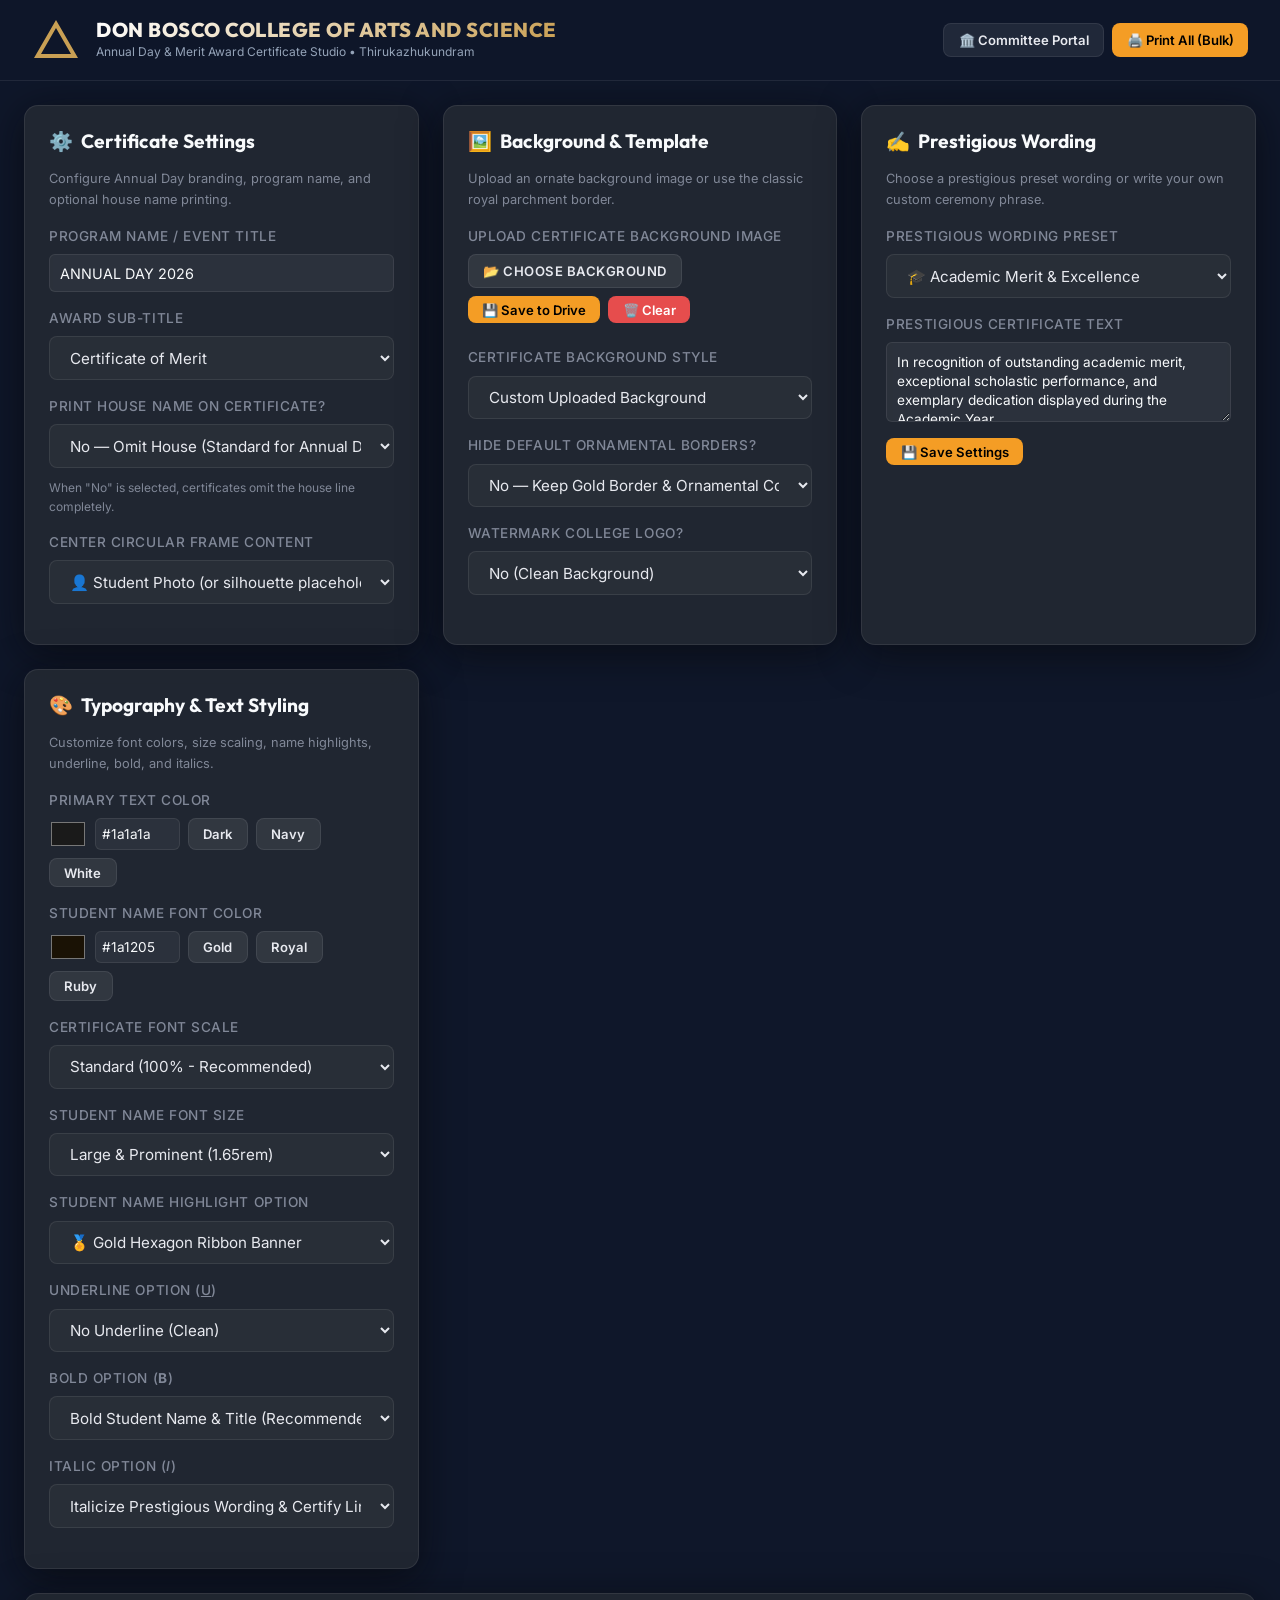
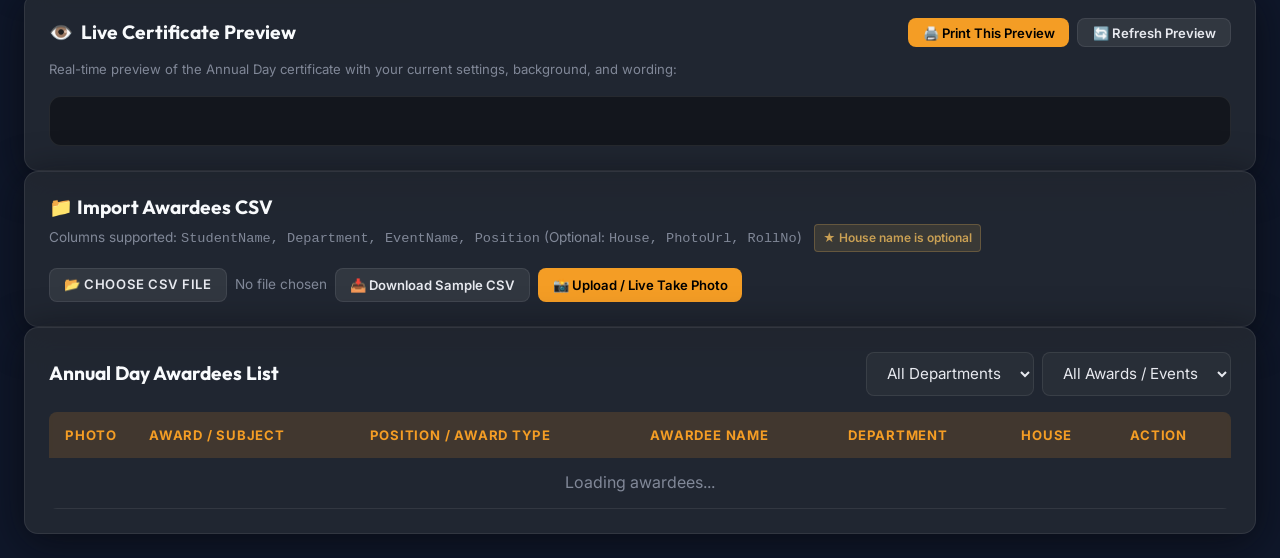
==== commit 1d447c9a: "Update annual_day_certificates.html" ====
--- a/annual_day_certificates.html
+++ b/annual_day_certificates.html
@@ -84,8 +84,11 @@
       border: 1px solid rgba(201, 160, 84, 0.3);
     }
     @media print {
-      .no-print, .app-header {
+      .no-print, .app-header, body.printing-certificates .container, body.printing-certificates #annual-live-preview-box {
         display: none !important;
+      }
+      body.printing-certificates #annual-cert-print-area {
+        display: block !important;
       }
     }
   </style>
@@ -363,6 +366,7 @@
           <span id="annual-cert-csv-status" class="text-muted" style="font-size:0.85rem;align-self:center;">No file chosen</span>
           <button class="btn btn-primary btn-sm hidden" id="annual-cert-csv-load-btn" onclick="loadAnnualCertCSV()">Load CSV Awardees</button>
           <button class="btn btn-secondary btn-sm" onclick="downloadSampleAnnualCSV()">📥 Download Sample CSV</button>
+          <button class="btn btn-primary btn-sm" onclick="openStudentPhotoModal()">📸 Upload / Live Take Photo</button>
         </div>
       </div>
     </div>
@@ -377,10 +381,11 @@
           <button id="annual-cert-reset-btn" class="btn btn-secondary btn-sm hidden" onclick="resetAnnualCertListSource()">Reset List</button>
         </div>
       </div>
-      <div class="table-wrap" style="max-height:320px;overflow-y:auto">
+      <div class="table-wrap" style="max-height:350px;overflow-y:auto">
         <table>
           <thead>
             <tr>
+              <th style="width:60px">Photo</th>
               <th>Award / Subject</th>
               <th>Position / Award Type</th>
               <th>Awardee Name</th>
@@ -390,7 +395,7 @@
             </tr>
           </thead>
           <tbody id="annual-cert-list-body">
-            <tr><td colspan="6" class="text-muted text-center">Loading awardees...</td></tr>
+            <tr><td colspan="7" class="text-muted text-center">Loading awardees...</td></tr>
           </tbody>
         </table>
       </div>
@@ -399,6 +404,14 @@
 
   <!-- Annual Day Certificate Print Area -->
   <div id="annual-cert-print-area" class="cert-preview-container"></div>
+
+  <!-- Student Photo Modal Overlay -->
+  <div id="modal-overlay" class="hidden" style="position:fixed;inset:0;background:hsla(220,15%,5%,.8);z-index:500;display:flex;align-items:center;justify-content:center;padding:1rem;" onclick="closeModal(event)">
+    <div id="modal-box" class="card" style="min-width:340px;max-width:540px;width:100%;max-height:90vh;overflow-y:auto;position:relative">
+      <button onclick="closeModal()" style="position:absolute;top:.75rem;right:1rem;background:none;border:none;color:var(--text-muted);font-size:1.4rem;cursor:pointer">✕</button>
+      <div id="modal-content"></div>
+    </div>
+  </div>
 
   <div id="toast-container" class="toast-container"></div>
 
@@ -553,26 +566,399 @@
       renderAnnualCertificatesList(list);
     }
 
+    function formatCollegeNameHTML(s) {
+      const layout = s.CollegeNameLayout || 'single';
+      const nameL1 = (s.CollegeNameLine1 || '').trim();
+      const nameL2 = (s.CollegeNameLine2 || '').trim();
+      const fullName = (s.CollegeName || 'DON BOSCO POLYTECHNIC COLLEGE').trim();
+
+      // Typography options
+      const color = s.CollegeNameColor || '#1a1a1a';
+      const size = s.CollegeNameSize || 'normal';
+      const bold = s.CollegeNameBold || '900';
+      const italic = s.CollegeNameItalic || 'normal';
+      const underline = s.CollegeNameUnderline || 'none';
+      const spacing = s.CollegeNameSpacing || '1.5px';
+
+      let fontSizeCss = '1.35rem';
+      if (size === 'compact') fontSizeCss = '1.15rem';
+      else if (size === 'large') fontSizeCss = '1.55rem';
+      else if (size === 'xlarge') fontSizeCss = '1.80rem';
+
+      let styleStr = `color: ${color} !important; font-size: ${fontSizeCss} !important; font-weight: ${bold} !important; font-style: ${italic} !important; text-decoration: ${underline} !important; letter-spacing: ${spacing} !important; line-height: 1.18 !important; text-align: center !important; margin: 0 !important;`;
+
+      let innerContent = '';
+      if (layout === 'double' && (nameL1 || nameL2)) {
+        innerContent = `<span>${nameL1 || 'DON BOSCO'}</span><span style="display:block; margin-top:2px;">${nameL2 || 'POLYTECHNIC COLLEGE'}</span>`;
+      } else if (layout === 'double' && fullName.includes(' ')) {
+        const words = fullName.split(' ');
+        const half = Math.ceil(words.length / 2);
+        const line1 = words.slice(0, half).join(' ');
+        const line2 = words.slice(half).join(' ');
+        innerContent = `<span>${line1}</span><span style="display:block; margin-top:2px;">${line2}</span>`;
+      } else {
+        innerContent = fullName;
+      }
+
+      const place = (s.CollegePlace || 'THIRUKAZHUKUNDRAM').trim();
+      return `
+        <h2 class="cert-college-name-header" style="${styleStr}">${innerContent}</h2>
+        ${place ? `<div class="cert-college-place" style="letter-spacing:1px; margin-top:3px; font-weight:700;">${place}</div>` : ''}
+      `;
+    }
+
     function renderAnnualCertificatesList(list) {
       const body = document.getElementById('annual-cert-list-body');
       if (!body) return;
       if (!list || !list.length) {
-        body.innerHTML = '<tr><td colspan="6" class="text-muted text-center">No awardees match the current filters</td></tr>';
+        body.innerHTML = '<tr><td colspan="7" class="text-muted text-center">No awardees match the current filters</td></tr>';
         return;
       }
       body.innerHTML = list.map((r, i) => {
         const winJson = JSON.stringify(r).replace(/"/g, '&quot;');
+        const globalIdx = annualResultsData.indexOf(r);
+        const photoIdx = globalIdx >= 0 ? globalIdx : i;
+        const photoThumb = r.PhotoUrl ? getGoogleDriveThumbUrl(r.PhotoUrl, 100) : '';
+
         return `<tr>
+          <td style="text-align:center;">
+            ${r.PhotoUrl ? `
+              <div style="display:inline-flex; align-items:center; gap:0.35rem;">
+                <img src="${photoThumb}" alt="Photo" style="width:34px; height:34px; border-radius:50%; object-fit:cover; border:2px solid #c9a054; background:#fff; cursor:pointer;" onclick="openStudentPhotoModal(${photoIdx})" title="Click to view or change photo">
+                <button type="button" class="btn btn-secondary btn-sm" style="padding:0.15rem 0.35rem; font-size:0.7rem;" onclick="openStudentPhotoModal(${photoIdx})" title="Change photo">📷</button>
+              </div>
+            ` : `
+              <button type="button" class="btn btn-primary btn-sm" style="padding:0.25rem 0.55rem; font-size:0.75rem; display:inline-flex; align-items:center; gap:0.25rem;" onclick="openStudentPhotoModal(${photoIdx})" title="Upload or live take student photo">
+                <span>📸</span> Add
+              </button>
+            `}
+          </td>
           <td>${r.EventName}</td>
           <td><span class="badge badge-gold">${r.Position}</span></td>
           <td><strong>${r.StudentName}</strong></td>
           <td>${r.Department || '-'}</td>
           <td>${r.House ? `<span class="badge" style="background:rgba(201,160,84,0.15);color:#c9a054">${r.House}</span>` : '<span class="text-muted">-</span>'}</td>
           <td>
-            <button class="btn btn-secondary btn-sm" onclick="printSingleAnnualCertificate(${winJson})">🖨️ Print</button>
+            <div style="display:flex; gap:0.35rem; align-items:center;">
+              <button class="btn btn-secondary btn-sm" onclick="printSingleAnnualCertificate(${winJson})">🖨️ Print</button>
+              <button class="btn btn-secondary btn-sm" onclick="openStudentPhotoModal(${photoIdx})" title="Upload or take photo">📸</button>
+            </div>
           </td>
         </tr>`;
       }).join('');
+    }
+
+    // ── Student Photo Studio (Upload & Live Camera Capture) ────────────────────────
+    let _currentPhotoStudentIdx = -1;
+    let _cameraStream = null;
+    let _capturedPhotoDataUrl = '';
+
+    function openStudentPhotoModal(idx) {
+      _currentPhotoStudentIdx = (typeof idx === 'number' && idx >= 0) ? idx : 0;
+      const list = annualResultsData || [];
+      if (!list.length) {
+        toast('No awardees loaded yet. Please upload a CSV file or add awardees first.', 'error');
+        return;
+      }
+      
+      _capturedPhotoDataUrl = '';
+      renderStudentPhotoModalContent();
+      
+      const overlay = document.getElementById('modal-overlay');
+      if (overlay) {
+        overlay.classList.remove('hidden');
+        overlay.style.display = 'flex';
+      }
+    }
+
+    function closeModal(e) {
+      if (e && e.target !== document.getElementById('modal-overlay')) return;
+      stopStudentCamera();
+      const overlay = document.getElementById('modal-overlay');
+      if (overlay) {
+        overlay.style.display = 'none';
+        overlay.classList.add('hidden');
+      }
+    }
+
+    function renderStudentPhotoModalContent() {
+      const list = annualResultsData || [];
+      const currentStudent = list[_currentPhotoStudentIdx] || list[0] || {};
+      const currentPhoto = currentStudent.PhotoUrl ? getGoogleDriveThumbUrl(currentStudent.PhotoUrl, 300) : '';
+
+      const modalBox = document.getElementById('modal-content');
+      if (!modalBox) return;
+
+      const optionsHtml = list.map((s, i) => {
+        const sel = (i === _currentPhotoStudentIdx) ? 'selected' : '';
+        return `<option value="${i}" ${sel}>${s.StudentName} (${s.Department || 'Dept'} &bull; ${s.EventName || 'Award'})</option>`;
+      }).join('');
+
+      modalBox.innerHTML = `
+        <h3 style="margin:0 0 0.8rem 0; display:flex; align-items:center; gap:0.5rem; color:#ffd700;">
+          <span>📸</span> Student Photo Studio
+        </h3>
+        <p class="text-muted mb-2" style="font-size:0.83rem;">
+          Upload a photo file or snap a live camera picture for the awardee. It will be saved to Google Drive and immediately displayed on their certificate.
+        </p>
+
+        <!-- Student Selector Dropdown -->
+        <div class="form-group mb-2">
+          <label style="font-size:0.82rem; font-weight:600;">Selected Awardee</label>
+          <select id="modal-student-select" style="width:100%; font-size:0.88rem;" onchange="changeModalStudent(this.value)">
+            ${optionsHtml}
+          </select>
+        </div>
+
+        <!-- Active Student Info Pill -->
+        <div style="background:rgba(201,160,84,0.1); border:1px solid rgba(201,160,84,0.3); border-radius:8px; padding:0.6rem 0.8rem; margin-bottom:1rem; font-size:0.82rem;">
+          <div style="font-weight:700; color:#ffd700; font-size:0.95rem;" id="modal-student-name-display">${currentStudent.StudentName}</div>
+          <div style="color:var(--text-muted); margin-top:2px;">
+            <span id="modal-student-dept-display">${currentStudent.Department || 'General Department'}</span> &bull; 
+            <span id="modal-student-event-display" style="color:#c9a054">${currentStudent.EventName}</span>
+          </div>
+        </div>
+
+        <!-- Mode Tabs: File Upload vs Live Camera -->
+        <div style="display:flex; gap:0.5rem; margin-bottom:1rem; border-bottom:1px solid var(--glass-border); padding-bottom:0.6rem;">
+          <button type="button" class="btn btn-sm btn-primary" id="tab-btn-upload" onclick="switchPhotoTab('upload')">📁 Upload Photo File</button>
+          <button type="button" class="btn btn-sm btn-secondary" id="tab-btn-camera" onclick="switchPhotoTab('camera')">📷 Live Camera Capture</button>
+        </div>
+
+        <!-- Tab 1: File Upload -->
+        <div id="photo-tab-upload">
+          <div class="form-group">
+            <label>Choose Photo File from Device</label>
+            <input type="file" id="modal-file-input" accept="image/*" onchange="handleModalFileSelect(this)" style="width:100%; font-size:0.85rem;">
+          </div>
+        </div>
+
+        <!-- Tab 2: Live Camera -->
+        <div id="photo-tab-camera" style="display:none;">
+          <div class="camera-stream-box mb-2" id="camera-stream-container">
+            <video id="student-camera-video" autoplay playsinline></video>
+            <div class="camera-guide-circle"></div>
+          </div>
+          <canvas id="student-camera-canvas" style="display:none;"></canvas>
+          <div class="flex gap-2 justify-center mb-2" style="flex-wrap:wrap;">
+            <button type="button" class="btn btn-primary btn-sm" id="btn-start-camera" onclick="startStudentCamera()">▶️ Start Camera</button>
+            <button type="button" class="btn btn-gold btn-sm" id="btn-snap-camera" onclick="snapStudentCamera()" style="display:none; background:#c9a054; color:#000; font-weight:700;">📸 Snap Photo</button>
+            <button type="button" class="btn btn-secondary btn-sm" id="btn-retake-camera" onclick="retakeStudentCamera()" style="display:none;">🔄 Retake</button>
+            <button type="button" class="btn btn-danger btn-sm" id="btn-stop-camera" onclick="stopStudentCamera()" style="display:none;">⏹️ Stop Camera</button>
+          </div>
+        </div>
+
+        <!-- Preview Box (Shows how it will look on certificate circle) -->
+        <div style="text-align:center; margin-top:0.8rem; margin-bottom:1rem;">
+          <div style="font-size:0.75rem; color:#aaa; margin-bottom:0.4rem;">Certificate Photo Frame Preview:</div>
+          <div class="photo-modal-preview-box">
+            <img id="modal-preview-img" src="${currentPhoto || 'data:image/svg+xml,%3Csvg xmlns=\'http://www.w3.org/2000/svg\' viewBox=\'0 0 24 24\' fill=\'%23888\'%3E%3Cpath d=\'M12 12c2.21 0 4-1.79 4-4s-1.79-4-4-4-4 1.79-4 4 1.79 4 4 4zm0 2c-2.67 0-8 1.34-8 4v2h16v-2c0-2.66-5.33-4-8-4z\'/%3E%3C/svg%3E'}" alt="Preview">
+          </div>
+          <div id="modal-photo-status" style="font-size:0.78rem; color:#c9a054;">
+            ${currentPhoto ? 'Current photo loaded for this awardee' : 'No photo yet. Upload a file or capture one with your camera.'}
+          </div>
+        </div>
+
+        <!-- Save & Cancel Buttons -->
+        <div class="flex gap-2 justify-end" style="border-top:1px solid var(--glass-border); padding-top:0.8rem;">
+          <button type="button" class="btn btn-secondary btn-sm" onclick="closeModal()">Cancel</button>
+          <button type="button" class="btn btn-primary btn-sm" id="btn-save-student-photo" onclick="saveStudentModalPhoto()">☁️ Save to Drive &amp; Link Certificate</button>
+        </div>
+      `;
+    }
+
+    async function startStudentCamera() {
+      const video = document.getElementById('student-camera-video');
+      if (!video) return;
+      try {
+        stopStudentCamera();
+        _cameraStream = await navigator.mediaDevices.getUserMedia({
+          video: { facingMode: 'user', width: { ideal: 640 }, height: { ideal: 640 } },
+          audio: false
+        });
+        video.srcObject = _cameraStream;
+        const startBtn = document.getElementById('btn-start-camera');
+        const snapBtn = document.getElementById('btn-snap-camera');
+        const stopBtn = document.getElementById('btn-stop-camera');
+        const retakeBtn = document.getElementById('btn-retake-camera');
+        if (startBtn) startBtn.style.display = 'none';
+        if (snapBtn) snapBtn.style.display = 'inline-flex';
+        if (stopBtn) stopBtn.style.display = 'inline-flex';
+        if (retakeBtn) retakeBtn.style.display = 'none';
+        const status = document.getElementById('modal-photo-status');
+        if (status) status.textContent = 'Camera active. Frame face in circle and snap photo.';
+      } catch(err) {
+        console.error('Camera error:', err);
+        toast('Camera access error: ' + (err.message || 'Permission denied'), 'error');
+      }
+    }
+
+    function stopStudentCamera() {
+      if (_cameraStream) {
+        _cameraStream.getTracks().forEach(track => track.stop());
+        _cameraStream = null;
+      }
+      const video = document.getElementById('student-camera-video');
+      if (video) video.srcObject = null;
+      const startBtn = document.getElementById('btn-start-camera');
+      if (startBtn) startBtn.style.display = 'inline-flex';
+      const snapBtn = document.getElementById('btn-snap-camera');
+      if (snapBtn) snapBtn.style.display = 'none';
+      const stopBtn = document.getElementById('btn-stop-camera');
+      if (stopBtn) stopBtn.style.display = 'none';
+    }
+
+    function snapStudentCamera() {
+      const video = document.getElementById('student-camera-video');
+      const canvas = document.getElementById('student-camera-canvas');
+      if (!video || !canvas) return;
+      
+      canvas.width = video.videoWidth || 640;
+      canvas.height = video.videoHeight || 640;
+      const ctx = canvas.getContext('2d');
+      
+      // Mirror horizontally so image matches the mirrored video preview
+      ctx.translate(canvas.width, 0);
+      ctx.scale(-1, 1);
+      ctx.drawImage(video, 0, 0, canvas.width, canvas.height);
+      
+      _capturedPhotoDataUrl = canvas.toDataURL('image/jpeg', 0.92);
+      
+      // Update preview
+      const prev = document.getElementById('modal-preview-img');
+      if (prev) prev.src = _capturedPhotoDataUrl;
+      
+      stopStudentCamera();
+      const retakeBtn = document.getElementById('btn-retake-camera');
+      if (retakeBtn) retakeBtn.style.display = 'inline-flex';
+      const status = document.getElementById('modal-photo-status');
+      if (status) status.textContent = '✅ Photo snapped! Click "Save to Drive & Link" below.';
+      toast('Photo captured! Ready to save.', 'info');
+    }
+
+    function retakeStudentCamera() {
+      _capturedPhotoDataUrl = '';
+      startStudentCamera();
+    }
+
+    function handleModalFileSelect(input) {
+      const file = input.files && input.files[0];
+      if (!file) return;
+      const reader = new FileReader();
+      reader.onload = function(e) {
+        _capturedPhotoDataUrl = e.target.result;
+        const prev = document.getElementById('modal-preview-img');
+        if (prev) prev.src = _capturedPhotoDataUrl;
+        const status = document.getElementById('modal-photo-status');
+        if (status) status.textContent = '✅ Image loaded from file! Click "Save to Drive & Link" below.';
+      };
+      reader.readAsDataURL(file);
+    }
+
+    function switchPhotoTab(tab) {
+      const uploadTab = document.getElementById('photo-tab-upload');
+      const cameraTab = document.getElementById('photo-tab-camera');
+      const uploadBtn = document.getElementById('tab-btn-upload');
+      const cameraBtn = document.getElementById('tab-btn-camera');
+
+      if (tab === 'upload') {
+        stopStudentCamera();
+        if (uploadTab) uploadTab.style.display = 'block';
+        if (cameraTab) cameraTab.style.display = 'none';
+        if (uploadBtn) uploadBtn.className = 'btn btn-sm btn-primary';
+        if (cameraBtn) cameraBtn.className = 'btn btn-sm btn-secondary';
+      } else {
+        if (uploadTab) uploadTab.style.display = 'none';
+        if (cameraTab) cameraTab.style.display = 'block';
+        if (uploadBtn) uploadBtn.className = 'btn btn-sm btn-secondary';
+        if (cameraBtn) cameraBtn.className = 'btn btn-sm btn-primary';
+        startStudentCamera();
+      }
+    }
+
+    function changeModalStudent(newIdx) {
+      stopStudentCamera();
+      _currentPhotoStudentIdx = parseInt(newIdx, 10);
+      _capturedPhotoDataUrl = '';
+      renderStudentPhotoModalContent();
+    }
+
+    async function saveStudentModalPhoto() {
+      const list = annualResultsData || [];
+      const s = list[_currentPhotoStudentIdx];
+      if (!s) {
+        toast('No student selected', 'error');
+        return;
+      }
+      if (!_capturedPhotoDataUrl) {
+        toast('Please choose a file or take a photo first.', 'warning');
+        return;
+      }
+
+      const btn = document.getElementById('btn-save-student-photo');
+      if (btn) btn.disabled = true;
+
+      try {
+        toast(`Saving photo for ${s.StudentName} to Google Drive…`, 'info');
+        
+        // Parse base64
+        const parts = _capturedPhotoDataUrl.split(',');
+        const mime = (parts[0].match(/:(.*?);/) || [])[1] || 'image/jpeg';
+        const cleanStudentName = (s.StudentName || 'student').trim();
+        const payload = {
+          base64: parts[1],
+          mimeType: mime,
+          filename: `${cleanStudentName.replace(/[^a-zA-Z0-9_-]/g, '_')}_photo.jpg`,
+          studentName: cleanStudentName,
+          house: s.House || '',
+          dept: s.Department || ''
+        };
+
+        let driveUrl = '';
+        try {
+          const res = await apiUpload('uploadPhoto', payload);
+          if (res && res.url) {
+            driveUrl = res.url;
+          }
+        } catch(uploadErr) {
+          console.warn('Backend Drive upload failed or running in standalone mode:', uploadErr);
+        }
+
+        // Set the photo URL (Drive URL or fallback to base64 dataUrl)
+        const finalPhotoUrl = driveUrl || _capturedPhotoDataUrl;
+        s.PhotoUrl = finalPhotoUrl;
+
+        // Also persist to Results sheet if EventID exists
+        if (s.EventID && driveUrl) {
+          try {
+            await apiPost('saveResultPhoto', { eventId: s.EventID, studentName: cleanStudentName, photoUrl: driveUrl });
+          } catch(e) {}
+        }
+
+        // Also update matching student in studentsData
+        const match = studentsData.find(st => st.Name && st.Name.trim().toLowerCase() === cleanStudentName.toLowerCase());
+        if (match) match.PhotoUrl = finalPhotoUrl;
+
+        toast(`✅ Photo successfully updated for ${s.StudentName}!`, 'success');
+        
+        // Stop camera and close modal
+        stopStudentCamera();
+        const overlay = document.getElementById('modal-overlay');
+        if (overlay) {
+          overlay.style.display = 'none';
+          overlay.classList.add('hidden');
+        }
+
+        // Refresh Awardees List Table
+        filterAnnualCertificates();
+
+        // Refresh Live Preview if this student is being previewed
+        updateAnnualLivePreview();
+      } catch(err) {
+        toast('Failed to save photo: ' + err.message, 'error');
+      } finally {
+        if (btn) btn.disabled = false;
+      }
     }
 
     let annualCsvFile = null;
@@ -1072,8 +1458,7 @@
                 ${finalLogo ? `<div class="cert-logo"><img src="${finalLogo}" alt="Logo"></div>` : '<div style="width:88px"></div>'}
               </div>
               <div class="cert-header-title">
-                <h2>${s.CollegeName || 'DON BOSCO COLLEGE OF ARTS AND SCIENCE'}</h2>
-                <div class="cert-college-place">THIRUKAZHUKUNDRAM</div>
+                ${formatCollegeNameHTML(s)}
               </div>
               <div class="cert-header-side">
                 ${finalFounder ? `<div class="cert-founder-wrap"><img src="${finalFounder}" alt="Founder"></div>` : '<div style="width:88px"></div>'}
@@ -1137,11 +1522,15 @@
       printArea.innerHTML = await renderAnnualCertificateHTML(winner, s);
       
       await waitForImages(printArea);
+      const cleanup = () => {
+        document.body.classList.remove('printing-certificates');
+        printArea.innerHTML = '';
+        window.removeEventListener('afterprint', cleanup);
+      };
+      window.addEventListener('afterprint', cleanup);
       setTimeout(() => {
         window.print();
-        document.body.classList.remove('printing-certificates');
-        printArea.innerHTML = '';
-      }, 150);
+      }, 250);
     }
 
     async function printAllAnnualCertificates() {
@@ -1170,11 +1559,15 @@
       printArea.innerHTML = html;
       
       await waitForImages(printArea);
+      const cleanup = () => {
+        document.body.classList.remove('printing-certificates');
+        printArea.innerHTML = '';
+        window.removeEventListener('afterprint', cleanup);
+      };
+      window.addEventListener('afterprint', cleanup);
       setTimeout(() => {
         window.print();
-        document.body.classList.remove('printing-certificates');
-        printArea.innerHTML = '';
-      }, 250);
+      }, 300);
     }
   </script>
 </body>
--- a/styles.css
+++ b/styles.css
@@ -633,39 +633,63 @@
 
 .cert-card.has-custom-bg {
   background: #ffffff !important;
-  background-size: 100% 100% !important;
+  background-image: none !important;
+}
+
+/* Explicit content layers sit in front of background */
+.cert-card .cert-header,
+.cert-card .cert-event-block,
+.cert-card .cert-middle-section,
+.cert-card .cert-name-banner,
+.cert-card .cert-body,
+.cert-card .cert-prestigious-wording,
+.cert-card .cert-footer {
+  position: relative;
+  z-index: 2;
+}
+
+.cert-card .cert-watermark {
+  position: absolute !important;
+  top: 50% !important;
+  left: 50% !important;
+  transform: translate(-50%, -50%) !important;
+  width: 70% !important;
+  height: 50% !important;
+  opacity: 0.04 !important;
+  background-size: contain !important;
   background-position: center !important;
   background-repeat: no-repeat !important;
-}
-
-.cert-card > :not(.cert-custom-bg-wrap) {
-  position: relative;
-  z-index: 2;
-}
-
-.cert-card .cert-watermark {
+  pointer-events: none !important;
   z-index: 1 !important;
 }
 
 .cert-card .cert-corner {
+  position: absolute !important;
   z-index: 3 !important;
 }
 
 .cert-custom-bg-wrap {
-  position: absolute;
-  inset: 0;
-  width: 100%;
-  height: 100%;
-  z-index: 0;
-  pointer-events: none;
-  overflow: hidden;
+  position: absolute !important;
+  inset: 0 !important;
+  width: 100% !important;
+  height: 100% !important;
+  z-index: 0 !important;
+  pointer-events: none !important;
+  overflow: hidden !important;
+  margin: 0 !important;
+  padding: 0 !important;
 }
 
 .cert-custom-bg-wrap img {
+  position: absolute !important;
+  inset: 0 !important;
   width: 100% !important;
   height: 100% !important;
   object-fit: fill !important;
   display: block !important;
+  margin: 0 !important;
+  padding: 0 !important;
+  border: none !important;
   -webkit-print-color-adjust: exact !important;
   print-color-adjust: exact !important;
 }
@@ -680,21 +704,6 @@
 
 .cert-card.custom-bg-no-corners .cert-corner {
   display: none !important;
-}
-
-.cert-watermark {
-  position: absolute;
-  top: 50%;
-  left: 50%;
-  transform: translate(-50%, -50%);
-  width: 70%;
-  height: 50%;
-  opacity: 0.04;
-  background-size: contain;
-  background-position: center;
-  background-repeat: no-repeat;
-  pointer-events: none;
-  z-index: 1;
 }
 
 .cert-header {
@@ -866,6 +875,62 @@
   print-color-adjust: exact !important;
 }
 
+/* Student Name Highlight Variants */
+.cert-name-banner.highlight-box {
+  background: rgba(201, 160, 84, 0.14) !important;
+  border: 1.5px solid #c9a054 !important;
+  border-radius: 8px !important;
+  clip-path: none !important;
+  box-shadow: none !important;
+  padding: 0.45rem 1.8rem !important;
+}
+
+.cert-name-banner.highlight-ribbon {
+  background: linear-gradient(90deg, transparent 0%, rgba(201, 160, 84, 0.22) 20%, rgba(201, 160, 84, 0.22) 80%, transparent 100%) !important;
+  border-top: 1.5px solid rgba(201, 160, 84, 0.6) !important;
+  border-bottom: 1.5px solid rgba(201, 160, 84, 0.6) !important;
+  clip-path: none !important;
+  box-shadow: none !important;
+  padding: 0.45rem 1.5rem !important;
+}
+
+.cert-name-banner.highlight-double-line {
+  background: transparent !important;
+  border-top: 2px solid #c9a054 !important;
+  border-bottom: 2px solid #c9a054 !important;
+  clip-path: none !important;
+  box-shadow: none !important;
+  padding: 0.35rem 1.5rem !important;
+  width: auto !important;
+  display: inline-block !important;
+}
+
+.cert-name-banner.highlight-glow {
+  background: transparent !important;
+  clip-path: none !important;
+  box-shadow: none !important;
+  text-shadow: 0 0 14px rgba(201, 160, 84, 0.65) !important;
+  padding: 0.35rem 1rem !important;
+}
+
+.cert-name-banner.highlight-clean {
+  background: transparent !important;
+  clip-path: none !important;
+  box-shadow: none !important;
+  padding: 0.35rem 1rem !important;
+}
+
+/* Certificate Font Scaling */
+.cert-card.scale-compact {
+  font-size: 0.92rem;
+}
+.cert-card.scale-large {
+  font-size: 1.08rem;
+}
+.cert-card.scale-xlarge {
+  font-size: 1.18rem;
+}
+
 /* Department line - bold black uppercase */
 .cert-dept-line {
   font-family: 'Inter', sans-serif;
@@ -1131,26 +1196,102 @@
     background: radial-gradient(circle at center, #ffffff 0%, #fffdf4 75%, #fffbf0 100%) !important;
     padding: 10mm 10mm 8mm 10mm !important; /* Tight internal cert padding - bigger usable area */
     box-sizing: border-box !important;
+    position: relative !important;
+    overflow: hidden !important;
     -webkit-print-color-adjust: exact !important;
     print-color-adjust: exact !important;
   }
 
   .cert-page-break .cert-card.has-custom-bg {
     background: #ffffff !important;
-    background-size: 100% 100% !important;
-    background-repeat: no-repeat !important;
-    background-position: center !important;
+    background-image: none !important;
     -webkit-print-color-adjust: exact !important;
     print-color-adjust: exact !important;
   }
 
-  .cert-page-break .cert-card > :not(.cert-custom-bg-wrap) {
+  /* Explicit content layers sit in front of background */
+  .cert-page-break .cert-card .cert-header,
+  .cert-page-break .cert-card .cert-event-block,
+  .cert-page-break .cert-card .cert-middle-section,
+  .cert-page-break .cert-card .cert-name-banner,
+  .cert-page-break .cert-card .cert-body,
+  .cert-page-break .cert-card .cert-prestigious-wording,
+  .cert-page-break .cert-card .cert-footer {
     position: relative !important;
     z-index: 2 !important;
   }
 
   .cert-page-break .cert-corner {
+    position: absolute !important;
     z-index: 3 !important;
+  }
+
+  .cert-page-break .cert-watermark {
+    display: block !important;
+    position: absolute !important;
+    top: 50% !important;
+    left: 50% !important;
+    transform: translate(-50%, -50%) !important;
+    width: 70% !important;
+    height: 50% !important;
+    opacity: 0.05 !important;
+    z-index: 1 !important;
+    pointer-events: none !important;
+    background-size: contain !important;
+    background-position: center !important;
+    background-repeat: no-repeat !important;
+    -webkit-print-color-adjust: exact !important;
+    print-color-adjust: exact !important;
+  }
+
+  .cert-page-break .cert-name-banner.highlight-box {
+    background: rgba(201, 160, 84, 0.14) !important;
+    border: 1.5px solid #c9a054 !important;
+    border-radius: 8px !important;
+    clip-path: none !important;
+    box-shadow: none !important;
+    padding: 0.45rem 1.8rem !important;
+    -webkit-print-color-adjust: exact !important;
+    print-color-adjust: exact !important;
+  }
+
+  .cert-page-break .cert-name-banner.highlight-ribbon {
+    background: linear-gradient(90deg, transparent 0%, rgba(201, 160, 84, 0.22) 20%, rgba(201, 160, 84, 0.22) 80%, transparent 100%) !important;
+    border-top: 1.5px solid rgba(201, 160, 84, 0.6) !important;
+    border-bottom: 1.5px solid rgba(201, 160, 84, 0.6) !important;
+    clip-path: none !important;
+    box-shadow: none !important;
+    padding: 0.45rem 1.5rem !important;
+    -webkit-print-color-adjust: exact !important;
+    print-color-adjust: exact !important;
+  }
+
+  .cert-page-break .cert-name-banner.highlight-double-line {
+    background: transparent !important;
+    border-top: 2px solid #c9a054 !important;
+    border-bottom: 2px solid #c9a054 !important;
+    clip-path: none !important;
+    box-shadow: none !important;
+    padding: 0.35rem 1.5rem !important;
+    width: auto !important;
+    display: inline-block !important;
+    -webkit-print-color-adjust: exact !important;
+    print-color-adjust: exact !important;
+  }
+
+  .cert-page-break .cert-name-banner.highlight-glow {
+    background: transparent !important;
+    clip-path: none !important;
+    box-shadow: none !important;
+    text-shadow: 0 0 14px rgba(201, 160, 84, 0.65) !important;
+    padding: 0.35rem 1rem !important;
+  }
+
+  .cert-page-break .cert-name-banner.highlight-clean {
+    background: transparent !important;
+    clip-path: none !important;
+    box-shadow: none !important;
+    padding: 0.35rem 1rem !important;
   }
 
   .cert-page-break .cert-custom-bg-wrap {
@@ -1162,13 +1303,20 @@
     pointer-events: none !important;
     display: block !important;
     overflow: hidden !important;
+    margin: 0 !important;
+    padding: 0 !important;
   }
 
   .cert-page-break .cert-custom-bg-wrap img {
+    position: absolute !important;
+    inset: 0 !important;
     width: 100% !important;
     height: 100% !important;
     object-fit: fill !important;
     display: block !important;
+    margin: 0 !important;
+    padding: 0 !important;
+    border: none !important;
     -webkit-print-color-adjust: exact !important;
     print-color-adjust: exact !important;
   }
@@ -1183,13 +1331,6 @@
 
   .cert-page-break .cert-card.custom-bg-no-corners .cert-corner {
     display: none !important;
-  }
-
-  .cert-page-break .cert-watermark {
-    display: block !important;
-    opacity: 0.05 !important;
-    -webkit-print-color-adjust: exact !important;
-    print-color-adjust: exact !important;
   }
 
   .cert-page-break .cert-header {
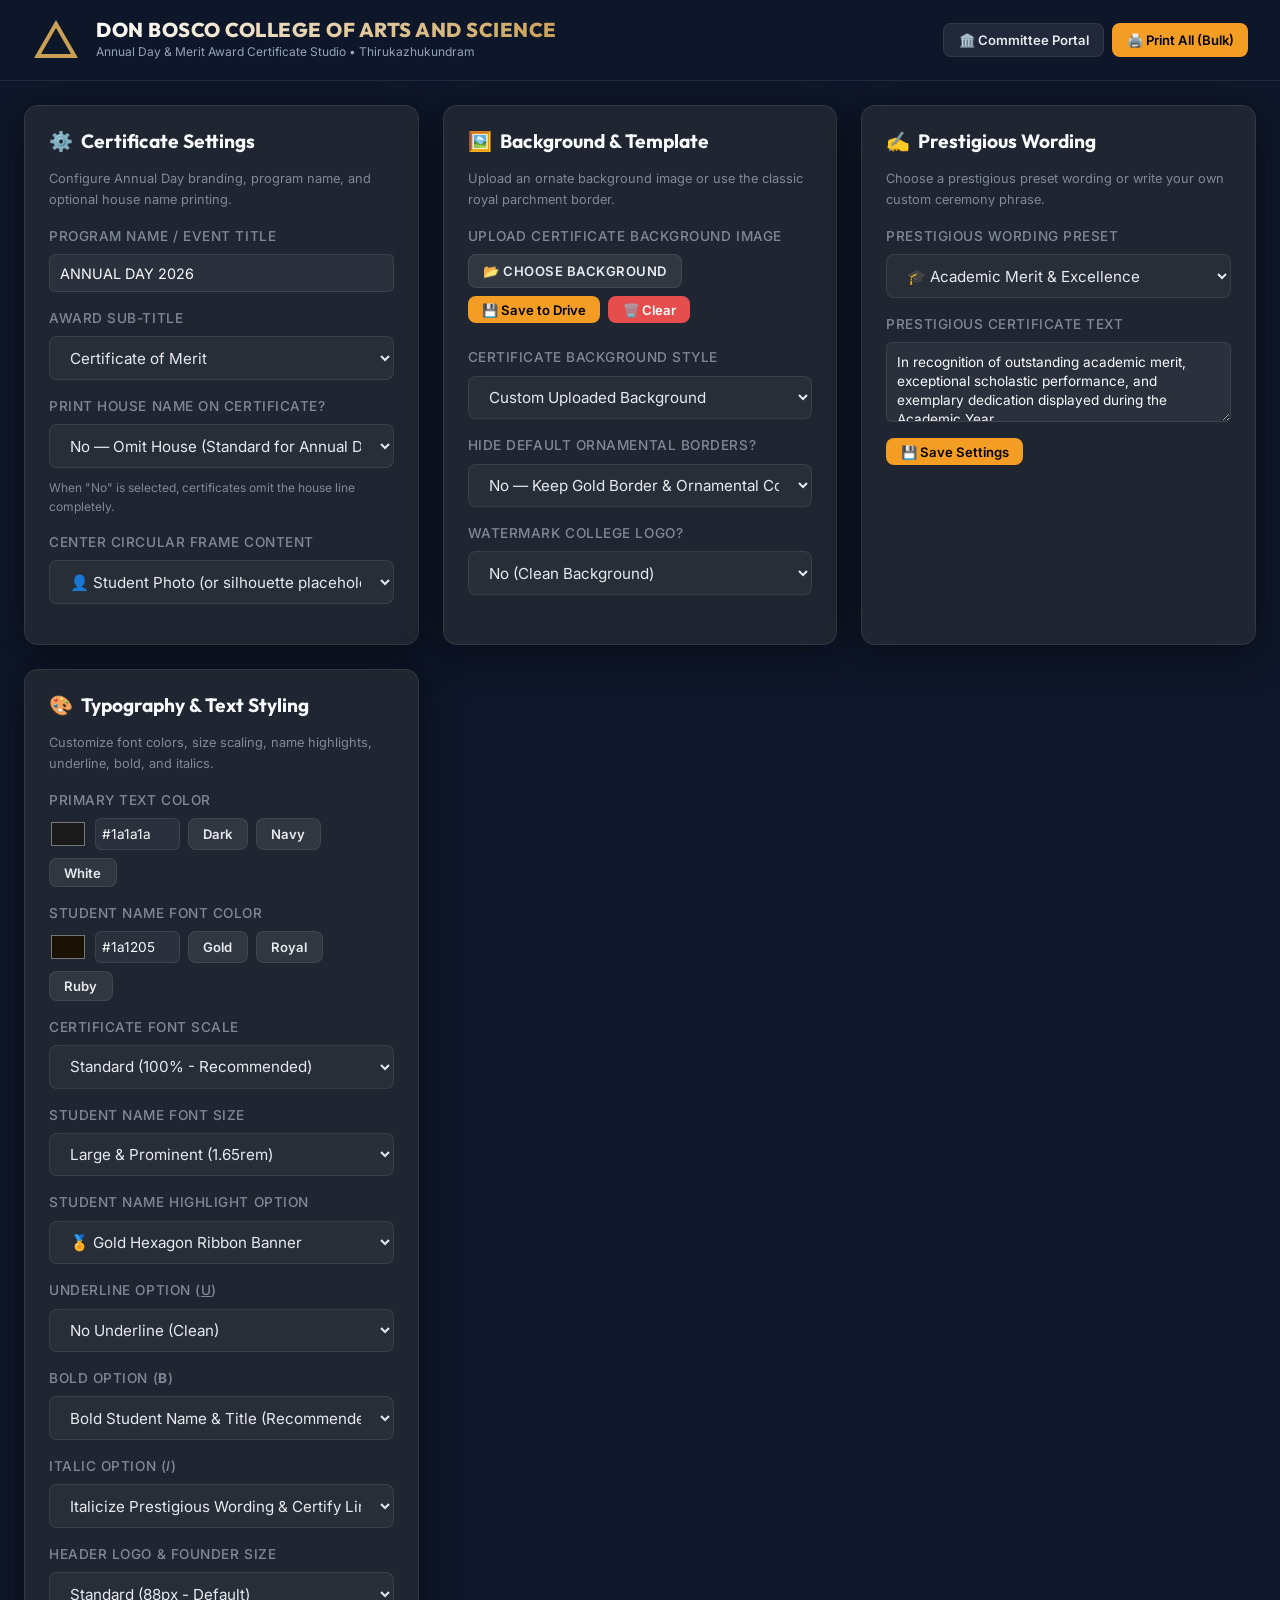
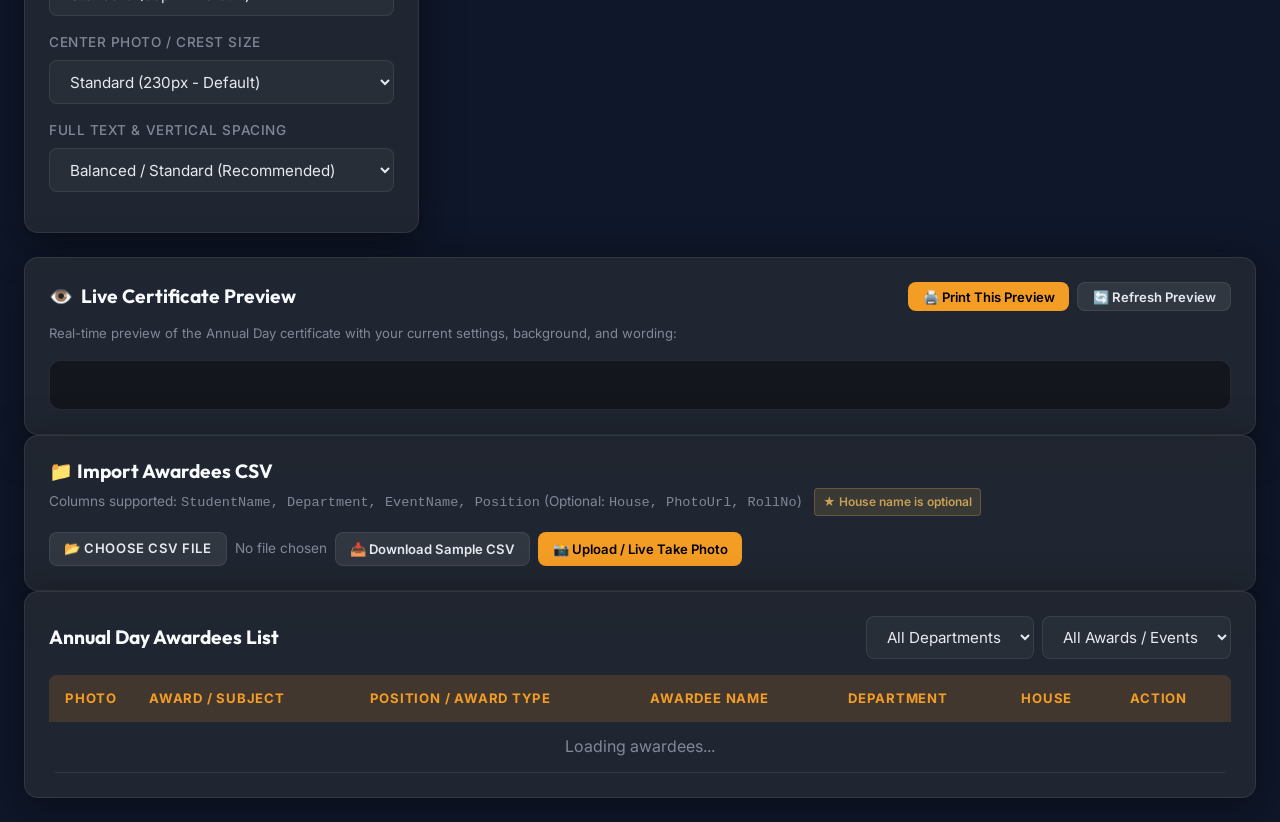
==== commit ceb8e69a: "Add options for logo and photo sizes in certificates" ====
--- a/annual_day_certificates.html
+++ b/annual_day_certificates.html
@@ -328,6 +328,38 @@
             <option value="none">Straight Non-Italic Roman Text</option>
           </select>
         </div>
+
+        <div class="form-group">
+          <label>Header Logo &amp; Founder Size</label>
+          <select id="annual-cert-logo-size" onchange="refreshAnnualCertPreview()">
+            <option value="compact">Compact (65px - Subtle)</option>
+            <option value="normal" selected>Standard (88px - Default)</option>
+            <option value="large">Large (110px - Prominent)</option>
+            <option value="xlarge">Extra Large (130px)</option>
+            <option value="grand">Grand / Majestic (150px)</option>
+          </select>
+        </div>
+
+        <div class="form-group">
+          <label>Center Photo / Crest Size</label>
+          <select id="annual-cert-photo-size" onchange="refreshAnnualCertPreview()">
+            <option value="compact">Compact (160px)</option>
+            <option value="medium">Medium (195px)</option>
+            <option value="normal" selected>Standard (230px - Default)</option>
+            <option value="large">Large (265px)</option>
+            <option value="xlarge">Extra Large (300px - Maximum Prominence)</option>
+          </select>
+        </div>
+
+        <div class="form-group">
+          <label>Full Text &amp; Vertical Spacing</label>
+          <select id="annual-cert-text-spacing" onchange="refreshAnnualCertPreview()">
+            <option value="compact">Tight / Compact (Best for long descriptions)</option>
+            <option value="normal" selected>Balanced / Standard (Recommended)</option>
+            <option value="spacious">Relaxed / Spacious</option>
+            <option value="expanded">Expanded / Airy (Maximum vertical distribution)</option>
+          </select>
+        </div>
       </div>
     </div>
 
@@ -501,6 +533,9 @@
         if (s.AnnualDayUnderline) document.getElementById('annual-cert-underline').value = s.AnnualDayUnderline;
         if (s.AnnualDayBold) document.getElementById('annual-cert-bold').value = s.AnnualDayBold;
         if (s.AnnualDayItalic) document.getElementById('annual-cert-italic').value = s.AnnualDayItalic;
+        if (s.AnnualDayLogoSize) document.getElementById('annual-cert-logo-size').value = s.AnnualDayLogoSize;
+        if (s.AnnualDayPhotoSize) document.getElementById('annual-cert-photo-size').value = s.AnnualDayPhotoSize;
+        if (s.AnnualDayTextSpacing) document.getElementById('annual-cert-text-spacing').value = s.AnnualDayTextSpacing;
       } catch(err) {
         console.warn('Backend not linked yet, running in standalone mode:', err);
       }
@@ -1225,6 +1260,9 @@
         const underline = document.getElementById('annual-cert-underline')?.value || 'none';
         const bold = document.getElementById('annual-cert-bold')?.value || 'name_title';
         const italic = document.getElementById('annual-cert-italic')?.value || 'wording';
+        const logoSize = document.getElementById('annual-cert-logo-size')?.value || 'normal';
+        const photoSize = document.getElementById('annual-cert-photo-size')?.value || 'normal';
+        const textSpacing = document.getElementById('annual-cert-text-spacing')?.value || 'normal';
 
         await apiPost('saveSetting', { Key: 'AnnualDayTextColor', Value: textColor });
         await apiPost('saveSetting', { Key: 'AnnualDayNameColor', Value: nameColor });
@@ -1234,6 +1272,9 @@
         await apiPost('saveSetting', { Key: 'AnnualDayUnderline', Value: underline });
         await apiPost('saveSetting', { Key: 'AnnualDayBold', Value: bold });
         await apiPost('saveSetting', { Key: 'AnnualDayItalic', Value: italic });
+        await apiPost('saveSetting', { Key: 'AnnualDayLogoSize', Value: logoSize });
+        await apiPost('saveSetting', { Key: 'AnnualDayPhotoSize', Value: photoSize });
+        await apiPost('saveSetting', { Key: 'AnnualDayTextSpacing', Value: textSpacing });
 
         if (_localAnnualBgDataUrl) {
           if (_localAnnualBgDataUrl.startsWith('data:image/')) {
@@ -1311,8 +1352,11 @@
       const underlineStyle = document.getElementById('annual-cert-underline')?.value || s.AnnualDayUnderline || 'none';
       const boldStyle = document.getElementById('annual-cert-bold')?.value || s.AnnualDayBold || 'name_title';
       const italicStyle = document.getElementById('annual-cert-italic')?.value || s.AnnualDayItalic || 'wording';
-
-      let cardClasses = 'cert-card';
+      const logoSize = document.getElementById('annual-cert-logo-size')?.value || s.AnnualDayLogoSize || s.HeaderLogoSize || 'normal';
+      const photoSize = document.getElementById('annual-cert-photo-size')?.value || s.AnnualDayPhotoSize || s.CenterPhotoSize || 'normal';
+      const textSpacing = document.getElementById('annual-cert-text-spacing')?.value || s.AnnualDayTextSpacing || s.CertTextSpacing || 'normal';
+
+      let cardClasses = `cert-card spacing-${textSpacing}`;
       if (fontScale === 'compact') cardClasses += ' scale-compact';
       else if (fontScale === 'large') cardClasses += ' scale-large';
       else if (fontScale === 'xlarge') cardClasses += ' scale-xlarge';
@@ -1434,7 +1478,7 @@
 
       const centerSectionHtml = (centerDisplay !== 'none') ? `
         <div class="cert-middle-section">
-          <div class="cert-photo-frame" style="border-color: ${shouldPrintHouse ? houseColor : '#c9a054'} !important; display: flex; align-items: center; justify-content: center; background: #fff; overflow: hidden;">
+          <div class="cert-photo-frame photo-size-${photoSize}" style="border-color: ${shouldPrintHouse ? houseColor : '#c9a054'} !important; display: flex; align-items: center; justify-content: center; background: #fff; overflow: hidden;">
             ${centerContent}
           </div>
         </div>
@@ -1454,14 +1498,14 @@
             ` : ''}
 
             <div class="cert-header">
-              <div class="cert-header-side">
-                ${finalLogo ? `<div class="cert-logo"><img src="${finalLogo}" alt="Logo"></div>` : '<div style="width:88px"></div>'}
+              <div class="cert-header-side logo-size-${logoSize}">
+                ${finalLogo ? `<div class="cert-logo logo-size-${logoSize}"><img src="${finalLogo}" alt="Logo"></div>` : `<div class="logo-size-${logoSize}"></div>`}
               </div>
               <div class="cert-header-title">
                 ${formatCollegeNameHTML(s)}
               </div>
-              <div class="cert-header-side">
-                ${finalFounder ? `<div class="cert-founder-wrap"><img src="${finalFounder}" alt="Founder"></div>` : '<div style="width:88px"></div>'}
+              <div class="cert-header-side logo-size-${logoSize}">
+                ${finalFounder ? `<div class="cert-founder-wrap logo-size-${logoSize}"><img src="${finalFounder}" alt="Founder"></div>` : `<div class="logo-size-${logoSize}"></div>`}
               </div>
             </div>
 
@@ -1489,12 +1533,10 @@
               <div class="cert-sig-block">
                 <div class="cert-sig-name-cursive">&nbsp;</div>
                 <div class="cert-sig-line">Secretary</div>
-                <div class="cert-sig-sub">${s.CollegeName || ''}</div>
               </div>
               <div class="cert-sig-block">
                 <div class="cert-sig-name-cursive">&nbsp;</div>
                 <div class="cert-sig-line">Principal</div>
-                <div class="cert-sig-sub">${s.CollegeName || ''}</div>
               </div>
             </div>
           </div>
--- a/styles.css
+++ b/styles.css
@@ -164,7 +164,75 @@
 .nav-item.active { color: var(--accent); border-left-color: var(--accent); background: hsla(35,90%,55%,.08); }
 .nav-item .icon { font-size: 1.1rem; flex-shrink: 0; }
 
-.main-content { margin-left: 220px; flex: 1; padding: 2rem; }
+.main-content {
+  margin-left: 220px;
+  flex: 1;
+  padding: 1.5rem 2rem 3rem 2rem;
+  min-width: 0;
+  max-width: calc(100vw - 220px);
+  box-sizing: border-box;
+}
+
+.section-page {
+  width: 100%;
+  max-width: 100%;
+  box-sizing: border-box;
+}
+
+.table-wrap {
+  width: 100%;
+  max-width: 100%;
+  overflow-x: auto;
+  box-sizing: border-box;
+}
+
+/* ── Student Photo Capture Modal & Elements ───────── */
+.photo-modal-preview-box {
+  width: 150px;
+  height: 150px;
+  border-radius: 50%;
+  border: 3px solid #c9a054;
+  overflow: hidden;
+  margin: 0 auto 1rem auto;
+  background: #111;
+  display: flex;
+  align-items: center;
+  justify-content: center;
+  box-shadow: 0 4px 15px rgba(0,0,0,0.4);
+}
+.photo-modal-preview-box img {
+  width: 100%;
+  height: 100%;
+  object-fit: cover;
+}
+.camera-stream-box {
+  position: relative;
+  width: 100%;
+  max-width: 320px;
+  margin: 0 auto;
+  border-radius: 12px;
+  overflow: hidden;
+  border: 2px solid #c9a054;
+  background: #000;
+  box-shadow: 0 8px 20px rgba(0,0,0,0.5);
+}
+.camera-stream-box video {
+  width: 100%;
+  height: auto;
+  display: block;
+  transform: scaleX(-1); /* Mirror view for natural self-capture */
+}
+.camera-guide-circle {
+  position: absolute;
+  top: 50%;
+  left: 50%;
+  transform: translate(-50%, -50%);
+  width: 180px;
+  height: 180px;
+  border: 2px dashed rgba(201, 160, 84, 0.7);
+  border-radius: 50%;
+  pointer-events: none;
+}
 
 /* ── Top Bar ──────────────────────────────────────── */
 .topbar {
@@ -408,7 +476,7 @@
   .mobile-menu-btn { display: block; }
   .sidebar { transform: translateX(-100%); transition: transform .3s; }
   .sidebar.open { transform: translateX(0); }
-  .main-content { margin-left: 0; padding: 4.5rem 1rem 1rem 1rem; }
+  .main-content { margin-left: 0; max-width: 100vw; padding: 4.5rem 1rem 1rem 1rem; }
   .grid-2, .grid-3 { grid-template-columns: 1fr; }
   .score-cards { grid-template-columns: 1fr 1fr; }
 }
@@ -1161,6 +1229,25 @@
     height: auto !important; /* Allow growing */
   }
 
+  /* Suppress everything except the actual certificate print areas */
+  body.printing-certificates #sec-certificates > *:not(#cert-print-area),
+  body.printing-certificates #sec-annual-certificates > *:not(#annual-cert-print-area),
+  body.printing-certificates .container > *:not(#annual-cert-print-area),
+  body.printing-certificates #annual-live-preview-box,
+  body.printing-certificates #annual-live-preview-content,
+  body.printing-certificates #live-preview-box,
+  body.printing-certificates #live-preview-content {
+    display: none !important;
+  }
+
+  body.printing-certificates #cert-print-area,
+  body.printing-certificates #annual-cert-print-area {
+    display: block !important;
+    width: 100% !important;
+    margin: 0 !important;
+    padding: 0 !important;
+  }
+
   body.printing-certificates .card {
     border: none !important;
     background: transparent !important;
